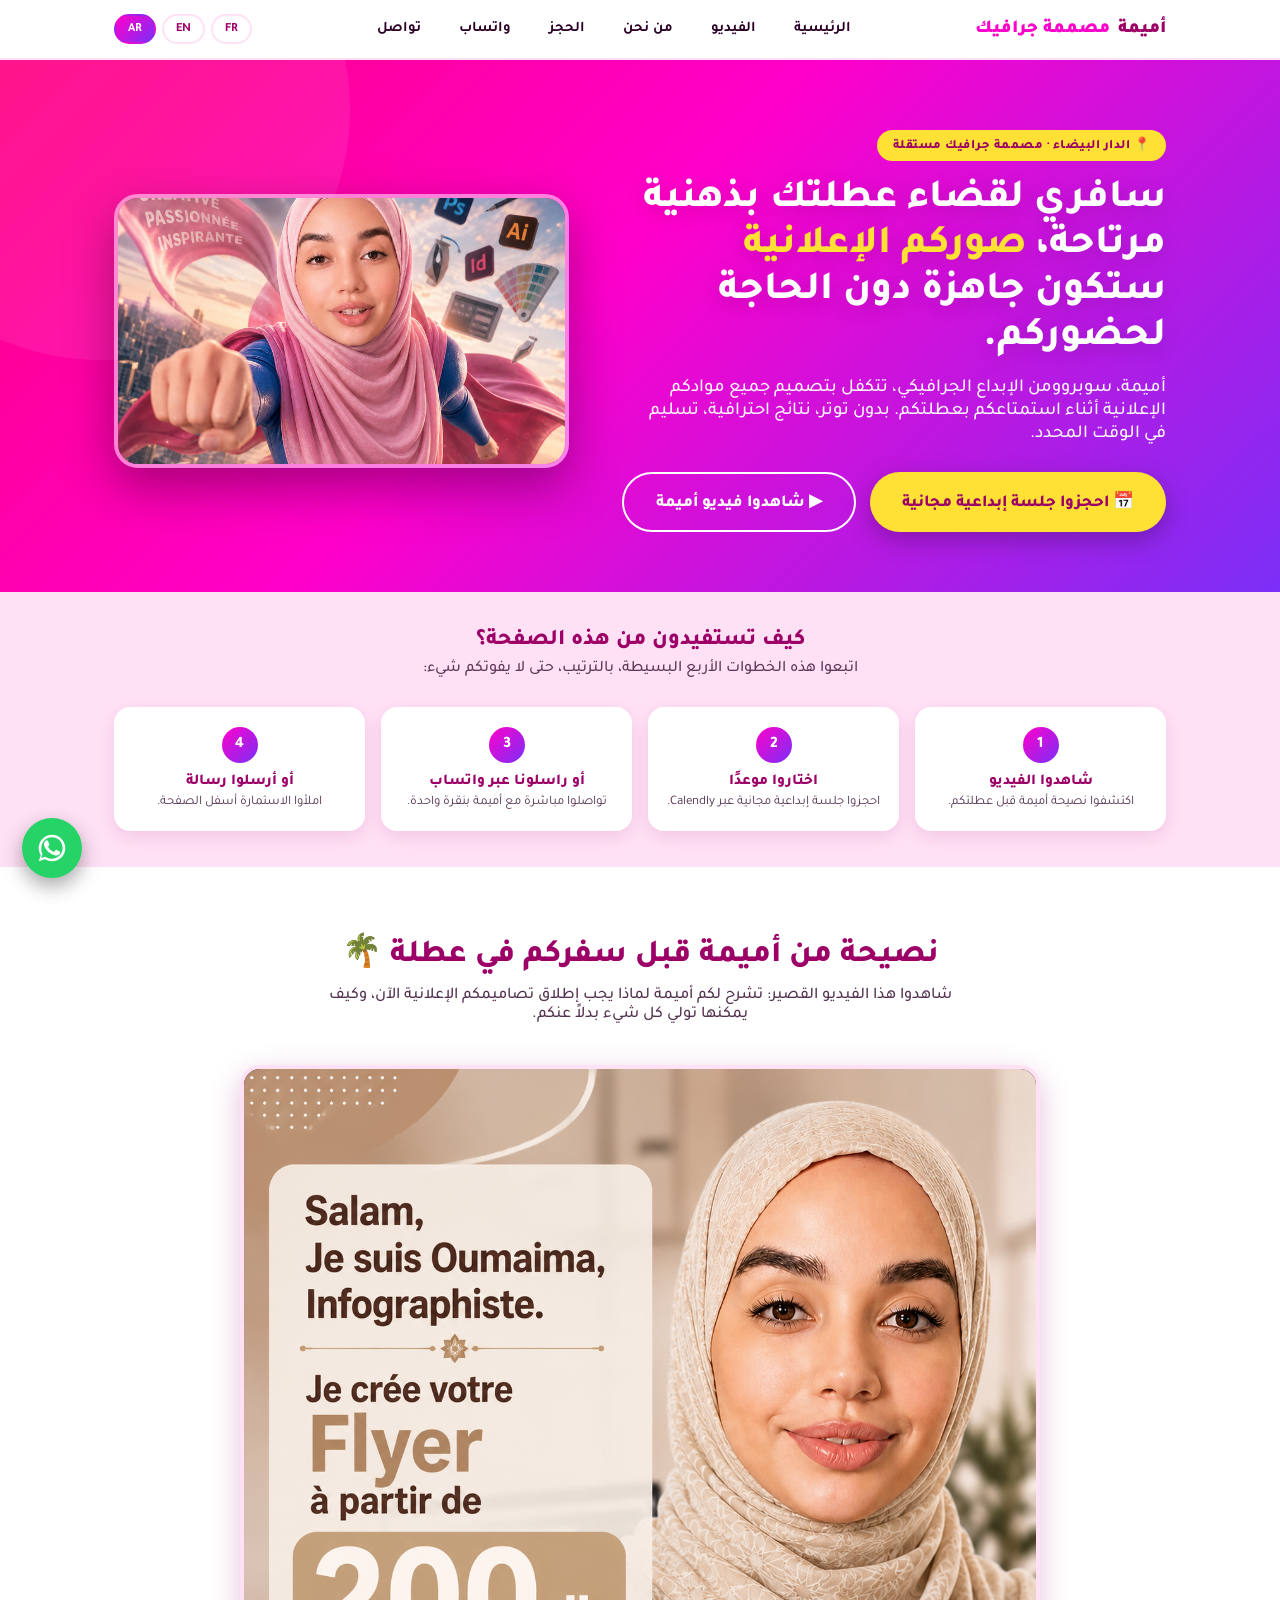
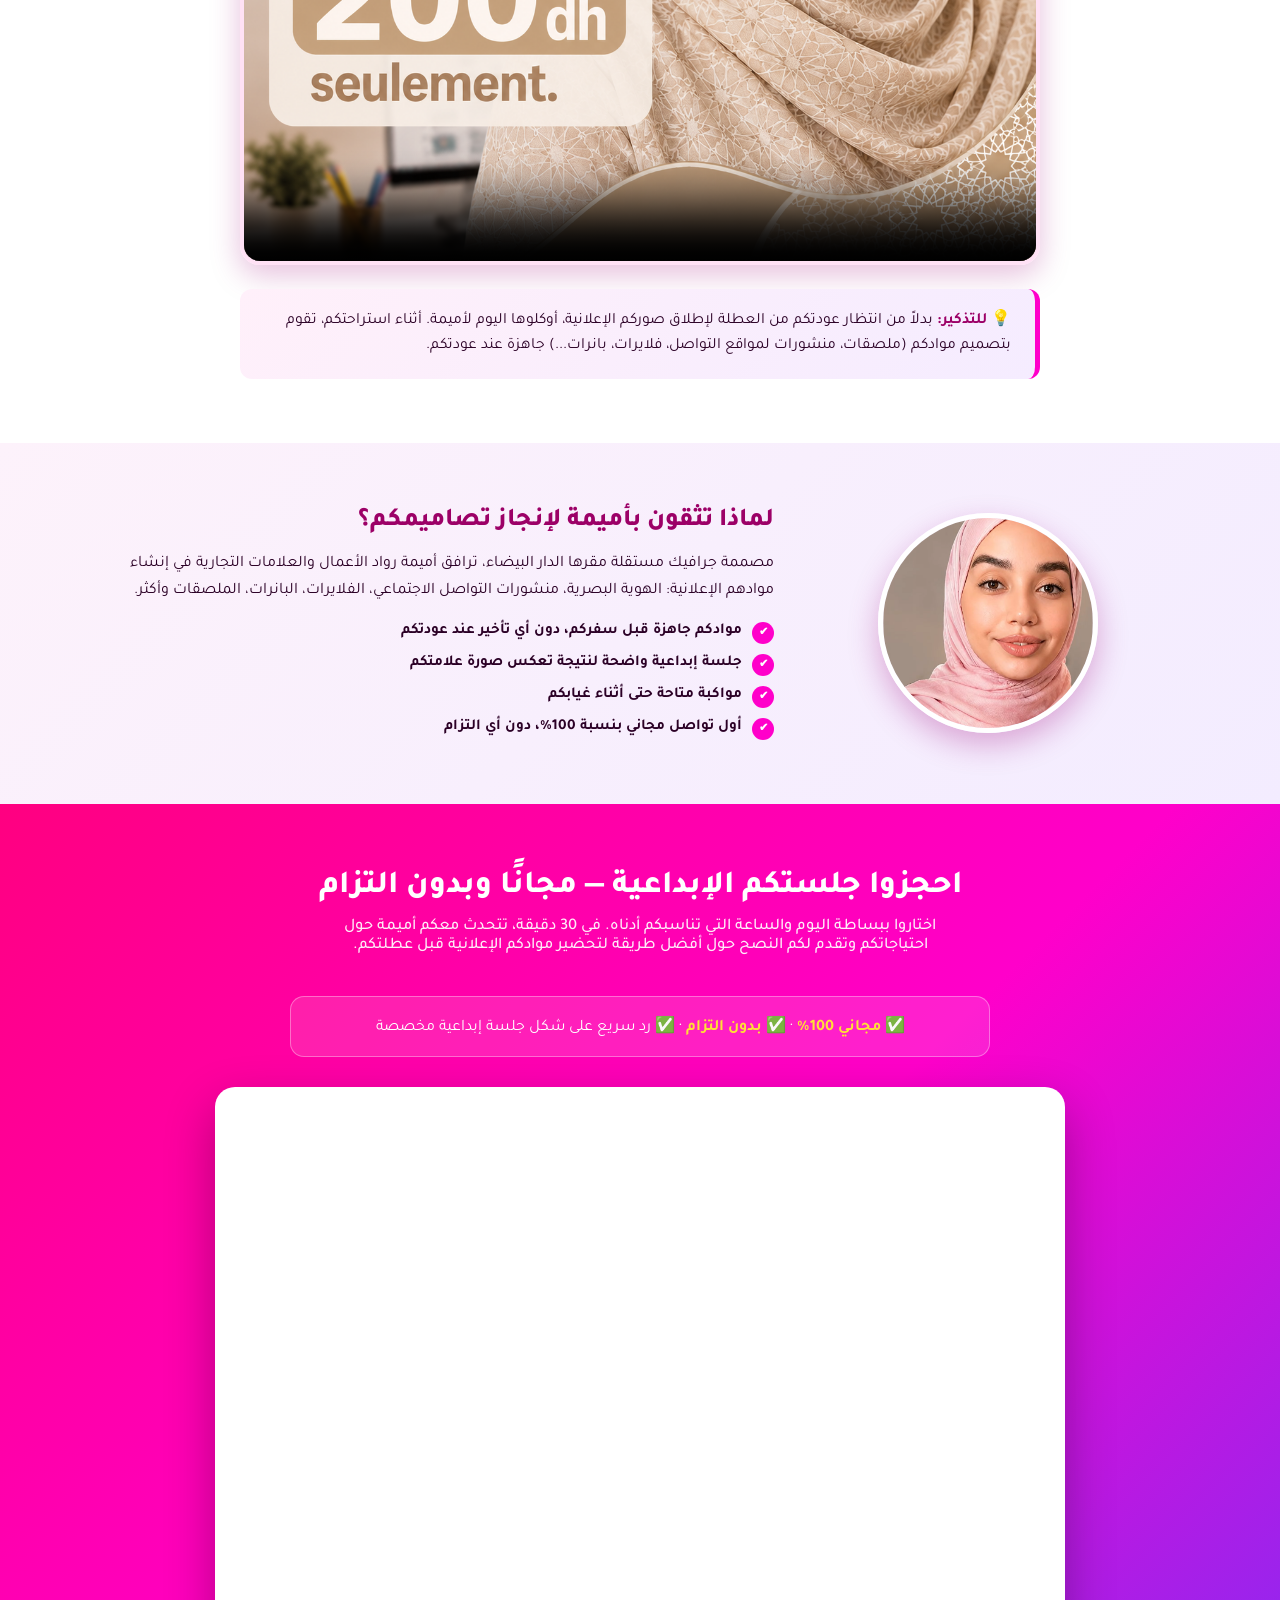
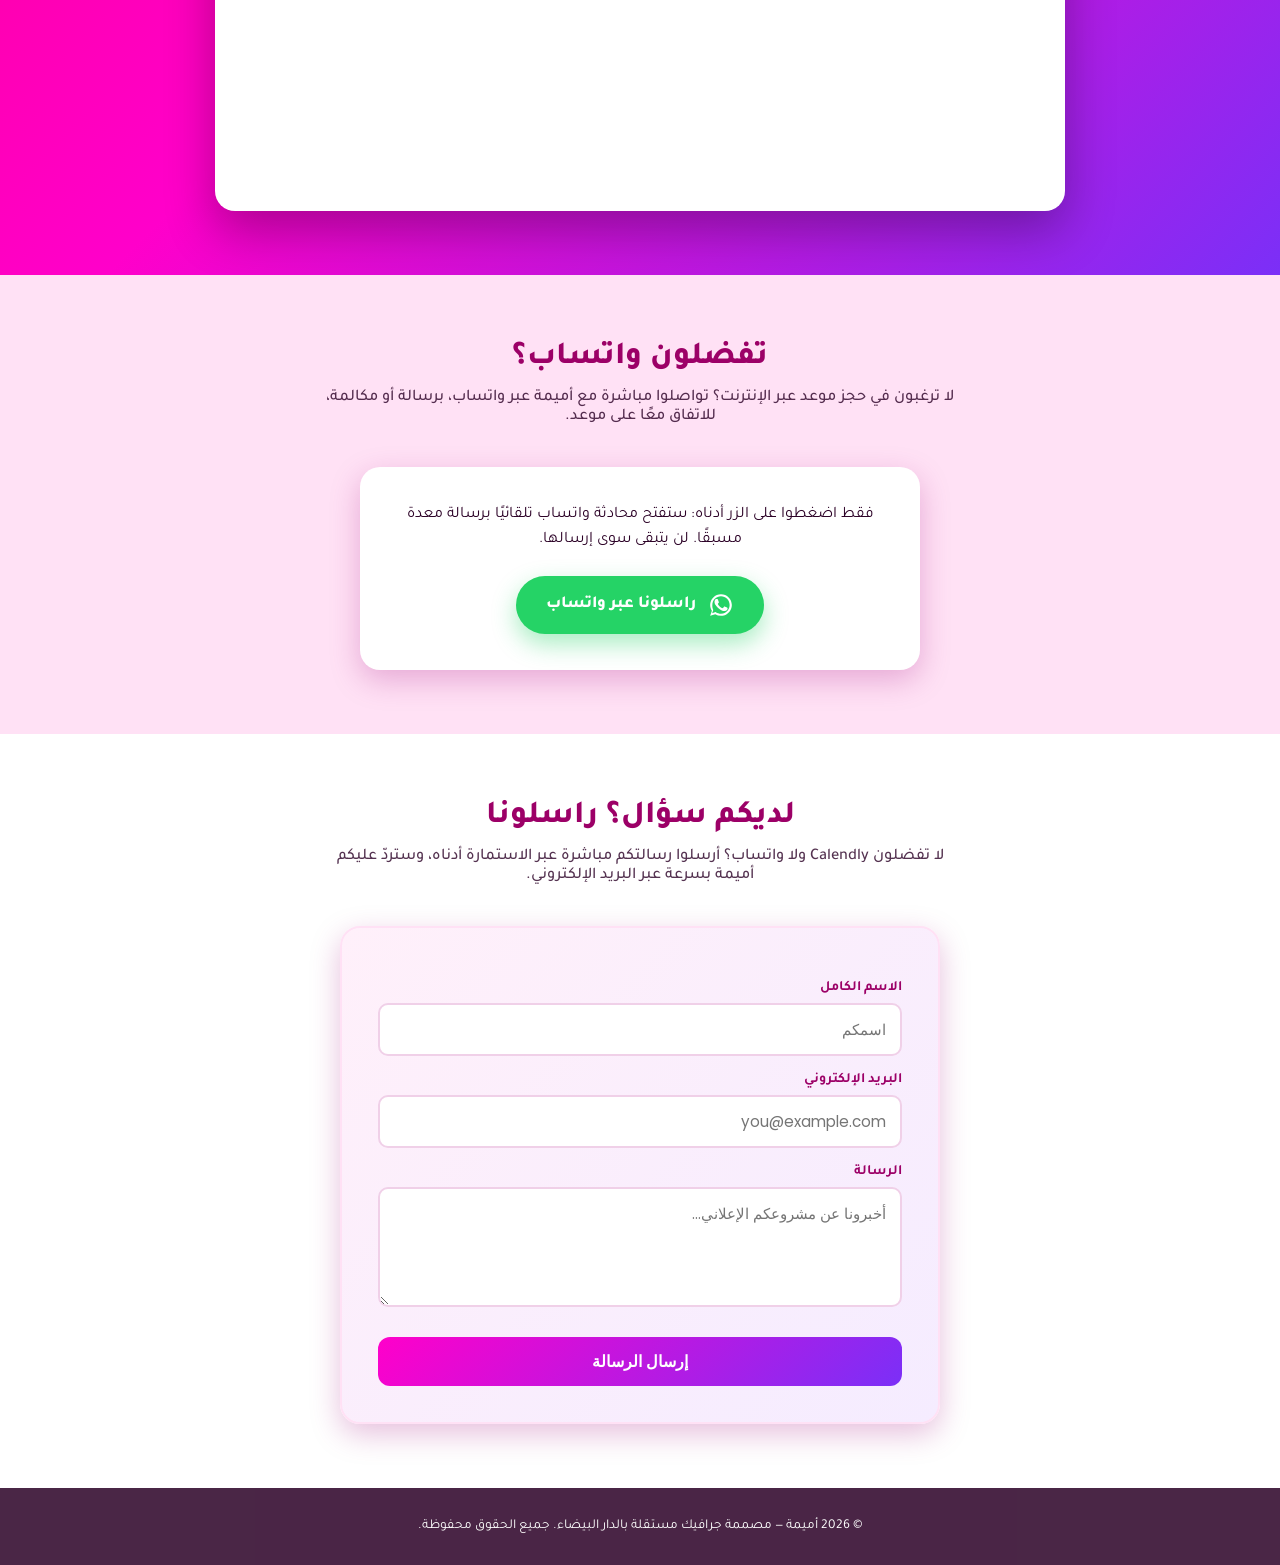
==== ar.html @ 619d4866 "Add files via upload" ====
<!DOCTYPE html>
<html lang="ar" dir="rtl">
<head>
<meta charset="UTF-8">
<meta name="viewport" content="width=device-width, initial-scale=1.0">
<title>أميمة مصممة جرافيك مستقلة بالدار البيضاء — احجزي جلستك الإبداعية المجانية</title>
<meta name="description" content="أميمة، مصممة جرافيك مستقلة بالدار البيضاء، تتكفل بجميع موادكم الإعلانية قبل عطلتكم. احجزوا جلسة إبداعية مجانية، بدون التزام.">
<link rel="preconnect" href="https://fonts.googleapis.com">
<link rel="preconnect" href="https://fonts.gstatic.com" crossorigin>
<link href="https://fonts.googleapis.com/css2?family=Poppins:wght@400;600;700;800;900&family=Tajawal:wght@400;500;700;800;900&display=swap" rel="stylesheet">
<link rel="stylesheet" href="style.css">
<style>
  body{font-family:'Tajawal','Poppins',sans-serif;}
  h1,h2,h3{font-family:'Tajawal','Poppins',sans-serif;}
</style>
</head>
<body>

<header class="nav">
  <div class="nav-inner">
    <div class="logo">أميمة <span>مصممة جرافيك</span></div>
    <nav class="links">
      <a href="#accueil">الرئيسية</a>
      <a href="#video">الفيديو</a>
      <a href="#apropos">من نحن</a>
      <a href="#rendezvous">الحجز</a>
      <a href="#whatsapp">واتساب</a>
      <a href="#contact">تواصل</a>
    </nav>
    <div class="lang-switch">
      <a href="index.html" class="lang-btn">FR</a>
      <a href="en.html" class="lang-btn">EN</a>
      <a href="ar.html" class="lang-btn active">AR</a>
    </div>
  </div>
</header>

<!-- HERO -->
<section class="hero" id="accueil">
  <div class="container hero-inner">
    <div>
      <span class="badge">📍 الدار البيضاء · مصممة جرافيك مستقلة</span>
      <h1>سافري لقضاء عطلتك بذهنية مرتاحة، <em>صوركم الإعلانية</em> ستكون جاهزة دون الحاجة لحضوركم.</h1>
      <p class="lead">أميمة، سوبروومن الإبداع الجرافيكي، تتكفل بتصميم جميع موادكم الإعلانية أثناء استمتاعكم بعطلتكم. بدون توتر، نتائج احترافية، تسليم في الوقت المحدد.</p>
      <div class="hero-ctas">
        <a href="#rendezvous" class="cta-btn">📅 احجزوا جلسة إبداعية مجانية</a>
        <a href="#video" class="cta-btn outline">▶ شاهدوا فيديو أميمة</a>
      </div>
    </div>
    <div class="hero-image-wrap">
      <img src="Superwoman%20Infographista.jpg" alt="أميمة، مصممة جرافيك مستقلة بالدار البيضاء، سوبروومن التصميم الجرافيكي">
    </div>
  </div>
</section>

<!-- GUIDE -->
<section class="guide">
  <div class="container">
    <h2>كيف تستفيدون من هذه الصفحة؟</h2>
    <p class="sub">اتبعوا هذه الخطوات الأربع البسيطة، بالترتيب، حتى لا يفوتكم شيء:</p>
    <div class="steps">
      <a href="#video" class="step">
        <div class="num">1</div>
        <h3>شاهدوا الفيديو</h3>
        <p>اكتشفوا نصيحة أميمة قبل عطلتكم.</p>
      </a>
      <a href="#rendezvous" class="step">
        <div class="num">2</div>
        <h3>اختاروا موعدًا</h3>
        <p>احجزوا جلسة إبداعية مجانية عبر Calendly.</p>
      </a>
      <a href="#whatsapp" class="step">
        <div class="num">3</div>
        <h3>أو راسلونا عبر واتساب</h3>
        <p>تواصلوا مباشرة مع أميمة بنقرة واحدة.</p>
      </a>
      <a href="#contact" class="step">
        <div class="num">4</div>
        <h3>أو أرسلوا رسالة</h3>
        <p>املأوا الاستمارة أسفل الصفحة.</p>
      </a>
    </div>
  </div>
</section>

<!-- VIDEO -->
<section class="video-section" id="video">
  <div class="container">
    <h2 class="section-title">نصيحة من أميمة قبل سفركم في عطلة 🌴</h2>
    <p class="section-sub">شاهدوا هذا الفيديو القصير: تشرح لكم أميمة لماذا يجب إطلاق تصاميمكم الإعلانية الآن، وكيف يمكنها تولي كل شيء بدلاً عنكم.</p>
    <div class="video-wrap">
      <video controls preload="metadata" poster="ads%20ouma1.png">
        <source src="video2%20oumaima%20infographiste%20freelance%20casablanca%20OK%20DEF%202026.mp4" type="video/mp4">
        متصفحكم لا يدعم تشغيل الفيديو.
      </video>
    </div>
    <div class="video-callout">
      <p>💡 <strong>للتذكير:</strong> بدلاً من انتظار عودتكم من العطلة لإطلاق صوركم الإعلانية، أوكلوها اليوم لأميمة. أثناء استراحتكم، تقوم بتصميم موادكم (ملصقات، منشورات لمواقع التواصل، فلايرات، بانرات...) جاهزة عند عودتكم.</p>
    </div>
  </div>
</section>

<!-- ABOUT / TRUST -->
<section class="about" id="apropos">
  <div class="container about-inner">
    <img src="oumaima%20infographista%20souriante.png" alt="أميمة، مصممة جرافيك مستقلة بالدار البيضاء، مبتسمة">
    <div class="about-text">
      <h2>لماذا تثقون بأميمة لإنجاز تصاميمكم؟</h2>
      <p>مصممة جرافيك مستقلة مقرها الدار البيضاء، ترافق أميمة رواد الأعمال والعلامات التجارية في إنشاء موادهم الإعلانية: الهوية البصرية، منشورات التواصل الاجتماعي، الفلايرات، البانرات، الملصقات وأكثر.</p>
      <ul class="why-list">
        <li>موادكم جاهزة قبل سفركم، دون أي تأخير عند عودتكم</li>
        <li>جلسة إبداعية واضحة لنتيجة تعكس صورة علامتكم</li>
        <li>مواكبة متاحة حتى أثناء غيابكم</li>
        <li>أول تواصل مجاني بنسبة 100%، دون أي التزام</li>
      </ul>
    </div>
  </div>
</section>

<!-- CALENDLY -->
<section class="booking" id="rendezvous">
  <div class="container">
    <h2 class="section-title">احجزوا جلستكم الإبداعية — مجانًا وبدون التزام</h2>
    <p class="section-sub">اختاروا ببساطة اليوم والساعة التي تناسبكم أدناه. في 30 دقيقة، تتحدث معكم أميمة حول احتياجاتكم وتقدم لكم النصح حول أفضل طريقة لتحضير موادكم الإعلانية قبل عطلتكم.</p>
    <div class="booking-note">
      <p>✅ <strong>مجاني 100%</strong> · ✅ <strong>بدون التزام</strong> · ✅ رد سريع على شكل جلسة إبداعية مخصصة</p>
    </div>
    <div class="calendly-frame-wrap">
      <!-- Début de widget en ligne Calendly -->
      <div class="calendly-inline-widget" data-url="https://calendly.com/oumaimainfographista/30min?hide_event_type_details=1&hide_gdpr_banner=1&primary_color=ff00ca" style="min-width:320px;height:700px;"></div>
      <script type="text/javascript" src="https://assets.calendly.com/assets/external/widget.js" async></script>
      <!-- Fin de widget en ligne Calendly -->
    </div>
  </div>
</section>

<!-- WHATSAPP -->
<section class="whatsapp-section" id="whatsapp">
  <div class="container">
    <h2 class="section-title">تفضلون واتساب؟</h2>
    <p class="section-sub">لا ترغبون في حجز موعد عبر الإنترنت؟ تواصلوا مباشرة مع أميمة عبر واتساب، برسالة أو مكالمة، للاتفاق معًا على موعد.</p>
    <div class="wa-card">
      <p>فقط اضغطوا على الزر أدناه: ستفتح محادثة واتساب تلقائيًا برسالة معدة مسبقًا. لن يتبقى سوى إرسالها.</p>
      <a class="wa-btn" href="https://wa.me/212694324424?text=%D9%85%D8%B1%D8%AD%D8%A8%D8%A7%20%D8%A3%D9%85%D9%8A%D9%85%D8%A9%D8%8C%20%D8%A3%D8%B1%D8%BA%D8%A8%20%D9%81%D9%8A%20%D8%AD%D8%AC%D8%B2%20%D9%85%D9%88%D8%B9%D8%AF%20%D9%84%D8%AC%D9%84%D8%B3%D8%A9%20%D8%A5%D8%A8%D8%AF%D8%A7%D8%B9%D9%8A%D8%A9%20%D9%85%D8%AC%D8%A7%D9%86%D9%8A%D8%A9%20%D9%82%D8%A8%D9%84%20%D8%B9%D8%B7%D9%84%D8%AA%D9%8A." target="_blank" rel="noopener">
        <svg viewBox="0 0 24 24"><path d="M17.472 14.382c-.297-.149-1.758-.867-2.03-.967-.273-.099-.471-.148-.67.15-.197.297-.767.966-.94 1.164-.173.199-.347.223-.644.075-.297-.15-1.255-.463-2.39-1.475-.883-.788-1.48-1.761-1.653-2.059-.173-.297-.018-.458.13-.606.134-.133.298-.347.446-.52.149-.174.198-.298.298-.497.099-.198.05-.371-.025-.52-.075-.149-.669-1.612-.916-2.207-.242-.579-.487-.5-.669-.51-.173-.008-.371-.01-.57-.01-.198 0-.52.074-.792.372-.272.297-1.04 1.016-1.04 2.479 0 1.462 1.065 2.875 1.213 3.074.149.198 2.096 3.2 5.077 4.487.709.306 1.262.489 1.694.625.712.227 1.36.195 1.871.118.571-.085 1.758-.719 2.006-1.413.248-.694.248-1.289.173-1.413-.074-.124-.272-.198-.57-.347z"></path><path d="M12.001 2C6.478 2 2 6.477 2 12c0 1.99.583 3.847 1.588 5.408L2 22l4.71-1.554A9.953 9.953 0 0012.001 22C17.523 22 22 17.523 22 12S17.523 2 12.001 2zm0 18.09c-1.734 0-3.36-.51-4.72-1.386l-.339-.213-3.093 1.02 1.036-3.007-.22-.353A7.98 7.98 0 014.02 12c0-4.406 3.575-7.98 7.981-7.98 4.406 0 7.98 3.574 7.98 7.98 0 4.406-3.574 7.98-7.98 7.98z"></path></svg>
        راسلونا عبر واتساب
      </a>
    </div>
  </div>
</section>

<!-- CONTACT FORM (fin de page) -->
<section class="contact-section" id="contact">
  <div class="container">
    <h2 class="section-title">لديكم سؤال؟ راسلونا</h2>
    <p class="section-sub">لا تفضلون Calendly ولا واتساب؟ أرسلوا رسالتكم مباشرة عبر الاستمارة أدناه، وستردّ عليكم أميمة بسرعة عبر البريد الإلكتروني.</p>
    <div class="contact-wrap">
      <form id="contactForm">
        <input type="hidden" name="access_key" value="dddb615d-effc-4f6e-a494-6faf4fbaa1da">
        <input type="hidden" name="subject" value="رسالة جديدة من صفحة أميمة مصممة جرافيك">

        <label for="name">الاسم الكامل</label>
        <input type="text" id="name" name="name" placeholder="اسمكم" required>

        <label for="email">البريد الإلكتروني</label>
        <input type="email" id="email" name="email" placeholder="you@example.com" required>

        <label for="message">الرسالة</label>
        <textarea id="message" name="message" placeholder="أخبرونا عن مشروعكم الإعلاني..." required></textarea>

        <button type="submit" id="submitBtn">إرسال الرسالة</button>
        <div id="formResult"></div>
      </form>
    </div>
  </div>
</section>

<footer>
  <p>© 2026 أميمة — مصممة جرافيك مستقلة بالدار البيضاء. جميع الحقوق محفوظة.</p>
</footer>

<!-- زر واتساب العائم -->
<a class="wa-float" href="https://wa.me/212694324424?text=%D9%85%D8%B1%D8%AD%D8%A8%D8%A7%20%D8%A3%D9%85%D9%8A%D9%85%D8%A9%D8%8C%20%D8%A3%D8%B1%D8%BA%D8%A8%20%D9%81%D9%8A%20%D8%AD%D8%AC%D8%B2%20%D9%85%D9%88%D8%B9%D8%AF%20%D9%84%D8%AC%D9%84%D8%B3%D8%A9%20%D8%A5%D8%A8%D8%AF%D8%A7%D8%B9%D9%8A%D8%A9%20%D9%85%D8%AC%D8%A7%D9%86%D9%8A%D8%A9." target="_blank" rel="noopener" aria-label="تواصلوا مع أميمة عبر واتساب">
  <svg viewBox="0 0 24 24"><path d="M17.472 14.382c-.297-.149-1.758-.867-2.03-.967-.273-.099-.471-.148-.67.15-.197.297-.767.966-.94 1.164-.173.199-.347.223-.644.075-.297-.15-1.255-.463-2.39-1.475-.883-.788-1.48-1.761-1.653-2.059-.173-.297-.018-.458.13-.606.134-.133.298-.347.446-.52.149-.174.198-.298.298-.497.099-.198.05-.371-.025-.52-.075-.149-.669-1.612-.916-2.207-.242-.579-.487-.5-.669-.51-.173-.008-.371-.01-.57-.01-.198 0-.52.074-.792.372-.272.297-1.04 1.016-1.04 2.479 0 1.462 1.065 2.875 1.213 3.074.149.198 2.096 3.2 5.077 4.487.709.306 1.262.489 1.694.625.712.227 1.36.195 1.871.118.571-.085 1.758-.719 2.006-1.413.248-.694.248-1.289.173-1.413-.074-.124-.272-.198-.57-.347z"></path><path d="M12.001 2C6.478 2 2 6.477 2 12c0 1.99.583 3.847 1.588 5.408L2 22l4.71-1.554A9.953 9.953 0 0012.001 22C17.523 22 22 17.523 22 12S17.523 2 12.001 2zm0 18.09c-1.734 0-3.36-.51-4.72-1.386l-.339-.213-3.093 1.02 1.036-3.007-.22-.353A7.98 7.98 0 014.02 12c0-4.406 3.575-7.98 7.981-7.98 4.406 0 7.98 3.574 7.98 7.98 0 4.406-3.574 7.98-7.98 7.98z"></path></svg>
</a>

<script>
  window.I18N = {
    sending: "جارٍ الإرسال...",
    success: "شكرًا لكم! تم إرسال رسالتكم بنجاح. ستردّ عليكم أميمة قريبًا.",
    errorPrefix: "خطأ: ",
    errorGeneric: "يرجى المحاولة مرة أخرى.",
    catchError: "حدث خطأ ما. يرجى المحاولة مرة أخرى."
  };
</script>
<script src="script.js"></script>

</body>
</html>
---- style.css ----
:root{
  --pink-primary:#ff00ca;
  --pink-hot:#ff2fb0;
  --pink-dark:#9c0067;
  --pink-light:#ffe1f5;
  --purple:#7b2ff7;
  --yellow:#ffe135;
  --dark:#2b0026;
  --white:#ffffff;
  --shadow:0 10px 30px rgba(155,0,120,0.25);
}
*{box-sizing:border-box;margin:0;padding:0;}
html{scroll-behavior:smooth;}
body{
  font-family:'Poppins',sans-serif;
  color:var(--dark);
  background:var(--white);
  overflow-x:hidden;
}
h1,h2,h3{font-family:'Poppins',sans-serif;font-weight:800;}
a{text-decoration:none;}
img{max-width:100%;display:block;}
.container{max-width:1100px;margin:0 auto;padding:0 24px;}

/* NAV */
header.nav{
  position:sticky;top:0;z-index:100;
  background:rgba(255,255,255,0.92);
  backdrop-filter:blur(8px);
  border-bottom:2px solid var(--pink-light);
}
.nav-inner{
  max-width:1100px;margin:0 auto;padding:14px 24px;
  display:flex;align-items:center;justify-content:space-between;
  flex-wrap:wrap;gap:10px;
}
.logo{
  font-weight:900;font-size:1.15rem;color:var(--pink-dark);
  display:flex;align-items:center;gap:8px;
}
.logo span{color:var(--pink-primary);}
nav.links{display:flex;gap:18px;flex-wrap:wrap;}
nav.links a{
  font-weight:600;font-size:0.92rem;color:var(--dark);
  padding:6px 10px;border-radius:20px;transition:.2s;
}
nav.links a:hover{background:var(--pink-light);color:var(--pink-dark);}

/* LANGUAGE SWITCHER */
.lang-switch{display:flex;gap:6px;align-items:center;}
.lang-btn{
  font-weight:700;font-size:0.78rem;color:var(--pink-dark);
  padding:6px 12px;border-radius:20px;border:2px solid var(--pink-light);
  transition:.2s;
}
.lang-btn:hover{background:var(--pink-light);}
.lang-btn.active{
  background:linear-gradient(135deg,var(--pink-primary),var(--purple));
  color:var(--white);border-color:transparent;
}

/* HERO */
.hero{
  background:linear-gradient(135deg,#ff0080 0%, #ff00ca 45%, #7b2ff7 100%);
  color:var(--white);
  padding:70px 0 60px;
  position:relative;
  overflow:hidden;
}
.hero::before{
  content:"";position:absolute;width:500px;height:500px;
  background:rgba(255,255,255,0.08);border-radius:50%;
  top:-200px;right:-150px;
}
.hero-inner{
  display:grid;grid-template-columns:1.1fr 0.9fr;gap:40px;
  align-items:center;position:relative;z-index:2;
}
.badge{
  display:inline-block;background:var(--yellow);color:var(--pink-dark);
  font-weight:800;font-size:0.8rem;padding:6px 16px;border-radius:30px;
  margin-bottom:16px;letter-spacing:0.5px;
}
.hero h1{
  font-size:2.5rem;line-height:1.15;margin-bottom:16px;
  text-shadow:0 4px 20px rgba(0,0,0,0.15);
}
.hero h1 em{font-style:normal;color:var(--yellow);}
.hero p.lead{
  font-size:1.15rem;font-weight:500;opacity:0.96;margin-bottom:26px;
  max-width:520px;
}
.cta-btn{
  display:inline-flex;align-items:center;gap:10px;
  background:var(--yellow);color:var(--pink-dark);
  font-weight:800;font-size:1.05rem;padding:16px 32px;
  border-radius:50px;box-shadow:0 8px 24px rgba(0,0,0,0.25);
  transition:transform .2s, box-shadow .2s;
  border:none;cursor:pointer;
}
.cta-btn:hover{transform:translateY(-3px);box-shadow:0 12px 30px rgba(0,0,0,0.3);}
.cta-btn.outline{
  background:transparent;color:var(--white);border:2px solid var(--white);
  box-shadow:none;
}
.hero-image-wrap{
  position:relative;
  display:flex;justify-content:center;
}
.hero-image-wrap img{
  border-radius:24px;
  box-shadow:0 20px 50px rgba(0,0,0,0.35);
  border:4px solid rgba(255,255,255,0.5);
  max-height:480px;object-fit:cover;
}
.hero-ctas{display:flex;gap:14px;flex-wrap:wrap;}

/* GUIDE STEPS */
.guide{
  background:var(--pink-light);
  padding:36px 0;
}
.guide h2{
  text-align:center;color:var(--pink-dark);font-size:1.4rem;margin-bottom:6px;
}
.guide p.sub{
  text-align:center;color:var(--dark);opacity:0.75;margin-bottom:28px;font-weight:500;
}
.steps{
  display:grid;grid-template-columns:repeat(4,1fr);gap:16px;
}
.step{
  background:var(--white);border-radius:16px;padding:20px 16px;
  text-align:center;box-shadow:0 6px 18px rgba(155,0,120,0.12);
  transition:transform .2s;
}
.step:hover{transform:translateY(-4px);}
.step .num{
  width:36px;height:36px;border-radius:50%;
  background:linear-gradient(135deg,var(--pink-primary),var(--purple));
  color:var(--white);font-weight:800;display:flex;align-items:center;justify-content:center;
  margin:0 auto 10px;
}
.step h3{font-size:0.95rem;color:var(--pink-dark);margin-bottom:4px;}
.step p{font-size:0.82rem;color:var(--dark);opacity:0.8;}

/* SECTION GENERIC */
section{padding:64px 0;}
.section-title{
  text-align:center;margin-bottom:12px;font-size:2rem;color:var(--pink-dark);
}
.section-sub{
  text-align:center;max-width:640px;margin:0 auto 40px;
  font-size:1.02rem;color:var(--dark);opacity:0.8;font-weight:500;
}

/* VIDEO SECTION */
.video-section{background:var(--white);}
.video-wrap{
  max-width:800px;margin:0 auto;border-radius:20px;overflow:hidden;
  box-shadow:var(--shadow);border:4px solid var(--pink-light);
}
video{width:100%;display:block;background:#000;}
.video-callout{
  max-width:800px;margin:24px auto 0;
  background:linear-gradient(135deg,#fff0fa,#f5ecff);
  border-left:5px solid var(--pink-primary);
  border-radius:12px;padding:20px 24px;
}
.video-callout p{font-size:0.98rem;line-height:1.6;}
.video-callout strong{color:var(--pink-dark);}

/* ABOUT / TRUST */
.about{
  background:linear-gradient(135deg,#fdf2fb,#f3ecff);
}
.about-inner{
  display:grid;grid-template-columns:0.7fr 1.3fr;gap:36px;align-items:center;
}
.about-inner img{
  border-radius:50%;
  width:220px;height:220px;object-fit:cover;margin:0 auto;
  box-shadow:0 12px 30px rgba(155,0,120,0.3);
  border:5px solid var(--white);
}
.about-text h2{color:var(--pink-dark);font-size:1.6rem;margin-bottom:14px;}
.about-text p{font-size:1rem;line-height:1.7;margin-bottom:12px;}
.why-list{list-style:none;margin-top:16px;display:flex;flex-direction:column;gap:10px;}
.why-list li{
  display:flex;align-items:flex-start;gap:10px;font-weight:600;font-size:0.95rem;
}
.why-list li::before{
  content:"✔";color:var(--white);background:var(--pink-primary);
  width:22px;height:22px;border-radius:50%;flex:0 0 22px;
  display:flex;align-items:center;justify-content:center;font-size:0.7rem;
}

/* CALENDLY SECTION */
.booking{
  background:linear-gradient(135deg,#ff0080,#ff00ca 50%,#7b2ff7);
  color:var(--white);
}
.booking .section-title{color:var(--white);}
.booking .section-sub{color:var(--white);opacity:0.92;}
.booking-note{
  max-width:700px;margin:0 auto 30px;
  background:rgba(255,255,255,0.12);border:1px solid rgba(255,255,255,0.35);
  border-radius:14px;padding:18px 24px;text-align:center;
}
.booking-note strong{color:var(--yellow);}
.calendly-frame-wrap{
  max-width:850px;margin:0 auto;background:var(--white);
  border-radius:20px;padding:12px;box-shadow:0 20px 50px rgba(0,0,0,0.3);
}

/* WHATSAPP SECTION */
.whatsapp-section{
  background:var(--pink-light);
  text-align:center;
}
.wa-card{
  max-width:560px;margin:0 auto;background:var(--white);
  border-radius:20px;padding:36px 30px;box-shadow:var(--shadow);
}
.wa-card p{margin-bottom:22px;font-size:1rem;line-height:1.6;}
.wa-btn{
  display:inline-flex;align-items:center;gap:12px;
  background:#25D366;color:var(--white);font-weight:800;
  font-size:1.05rem;padding:16px 30px;border-radius:50px;
  box-shadow:0 10px 24px rgba(37,211,102,0.4);
  transition:transform .2s;
}
.wa-btn:hover{transform:translateY(-3px);}
.wa-btn svg{width:26px;height:26px;fill:var(--white);}

/* floating whatsapp */
.wa-float{
  position:fixed;bottom:22px;right:22px;z-index:200;
  background:#25D366;width:60px;height:60px;border-radius:50%;
  display:flex;align-items:center;justify-content:center;
  box-shadow:0 8px 20px rgba(0,0,0,0.35);
  animation:pulse 2.2s infinite;
}
.wa-float svg{width:32px;height:32px;fill:#fff;}
@keyframes pulse{
  0%{box-shadow:0 0 0 0 rgba(37,211,102,0.55);}
  70%{box-shadow:0 0 0 16px rgba(37,211,102,0);}
  100%{box-shadow:0 0 0 0 rgba(37,211,102,0);}
}

/* CONTACT FORM */
.contact-section{background:var(--white);}
.contact-wrap{
  max-width:600px;margin:0 auto;background:linear-gradient(135deg,#fff0fa,#f5ecff);
  border-radius:20px;padding:36px;box-shadow:var(--shadow);border:2px solid var(--pink-light);
}
.contact-wrap label{
  display:block;font-weight:700;font-size:0.88rem;color:var(--pink-dark);
  margin-bottom:6px;margin-top:16px;
}
.contact-wrap input, .contact-wrap textarea{
  width:100%;padding:13px 14px;border-radius:10px;
  border:2px solid #f0d0e8;font-family:'Poppins',sans-serif;font-size:0.95rem;
  transition:border .2s;background:var(--white);
}
.contact-wrap input:focus, .contact-wrap textarea:focus{
  outline:none;border-color:var(--pink-primary);
}
.contact-wrap textarea{min-height:120px;resize:vertical;}
.contact-wrap button{
  margin-top:22px;width:100%;background:linear-gradient(135deg,var(--pink-primary),var(--purple));
  color:var(--white);font-weight:800;font-size:1.02rem;padding:15px;
  border:none;border-radius:12px;cursor:pointer;transition:opacity .2s;
}
.contact-wrap button:disabled{opacity:0.6;cursor:not-allowed;}
#formResult{
  margin-top:16px;padding:12px 14px;border-radius:10px;font-weight:600;font-size:0.9rem;
  display:none;
}
#formResult.success{display:block;background:#e6f9ee;color:#0a7a3d;border:1px solid #a6e9c2;}
#formResult.error{display:block;background:#fdeaea;color:#c0392b;border:1px solid #f4b8b8;}

footer{
  background:var(--dark);color:var(--white);text-align:center;
  padding:30px 20px;font-size:0.85rem;opacity:0.85;
}

@media(max-width:820px){
  .hero-inner{grid-template-columns:1fr;text-align:center;}
  .hero p.lead{margin-left:auto;margin-right:auto;}
  .hero-ctas{justify-content:center;}
  .hero-image-wrap img{max-height:340px;}
  .steps{grid-template-columns:repeat(2,1fr);}
  .about-inner{grid-template-columns:1fr;text-align:center;}
  nav.links{display:none;}
}

/* RTL (Arabic) OVERRIDES */
[dir="rtl"] .hero::before{right:auto;left:-150px;}
[dir="rtl"] .video-callout{border-left:none;border-right:5px solid var(--pink-primary);}
[dir="rtl"] .wa-float{right:auto;left:22px;}
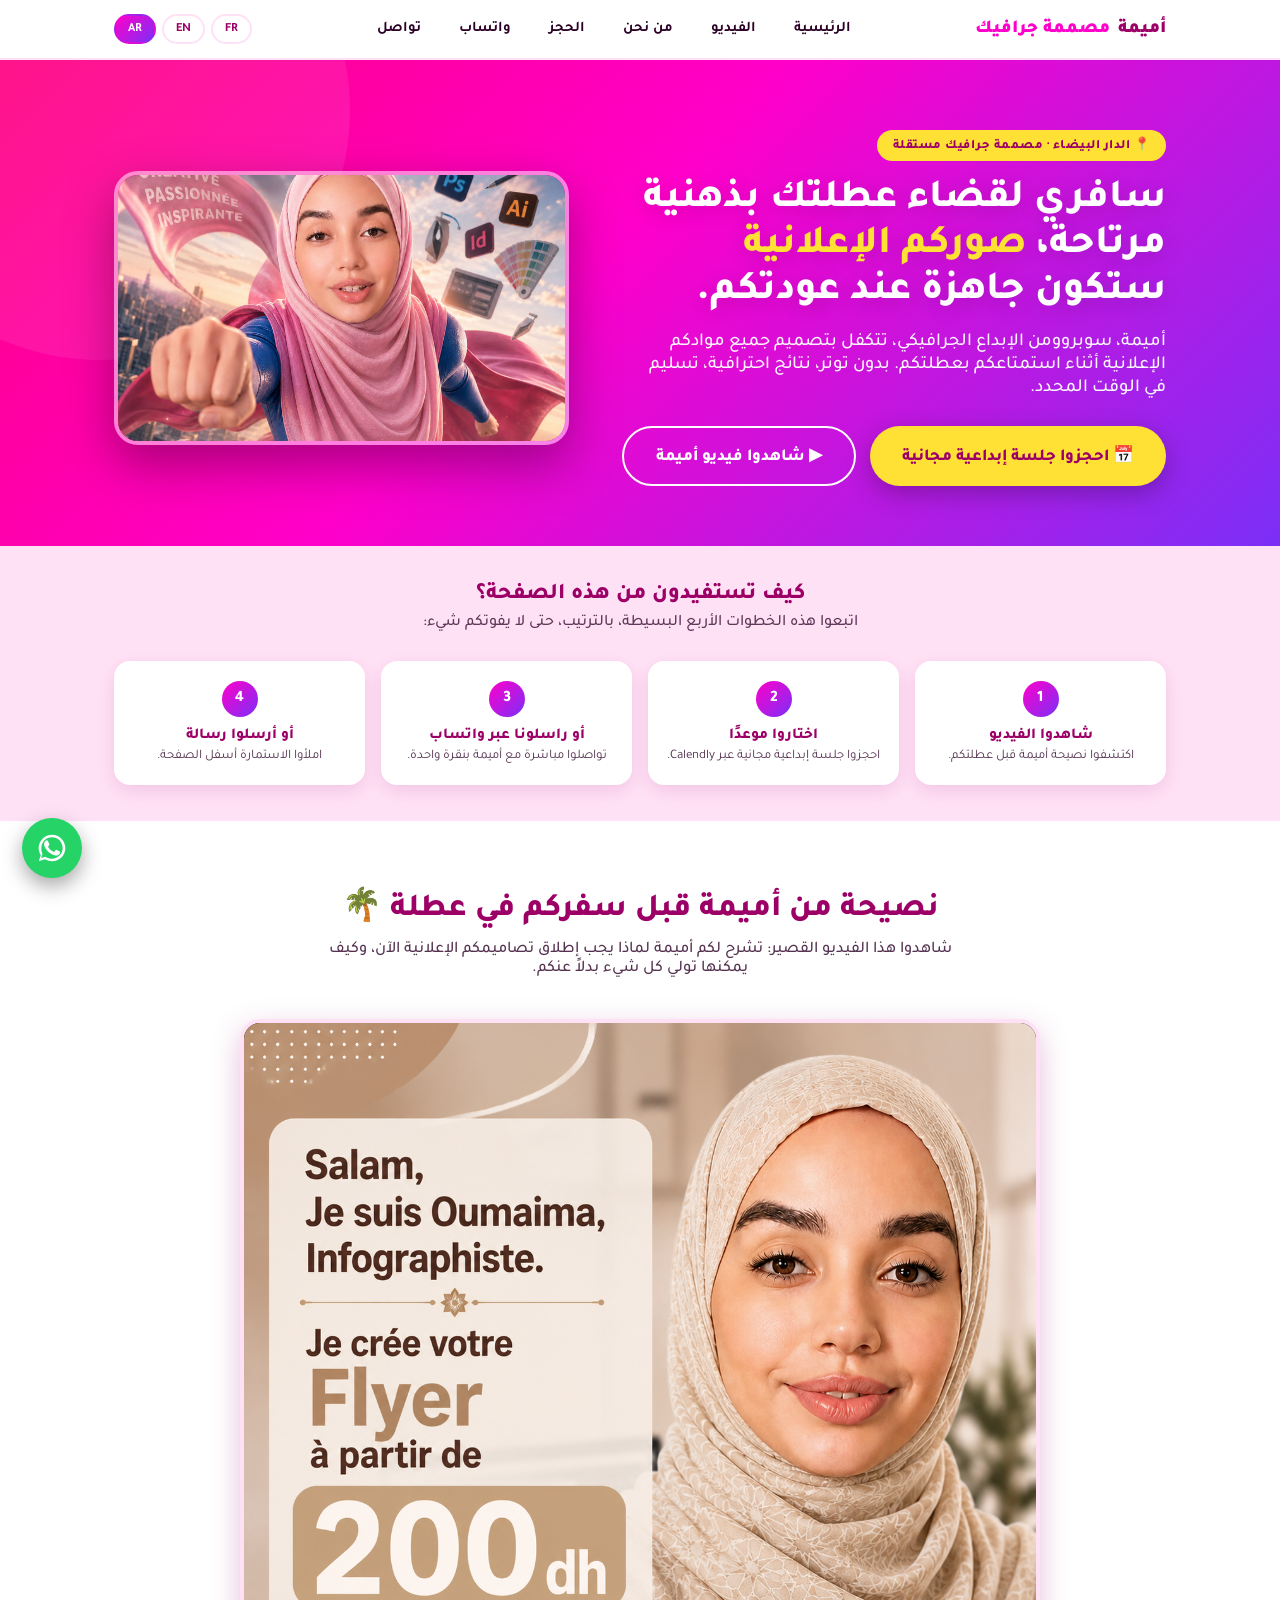
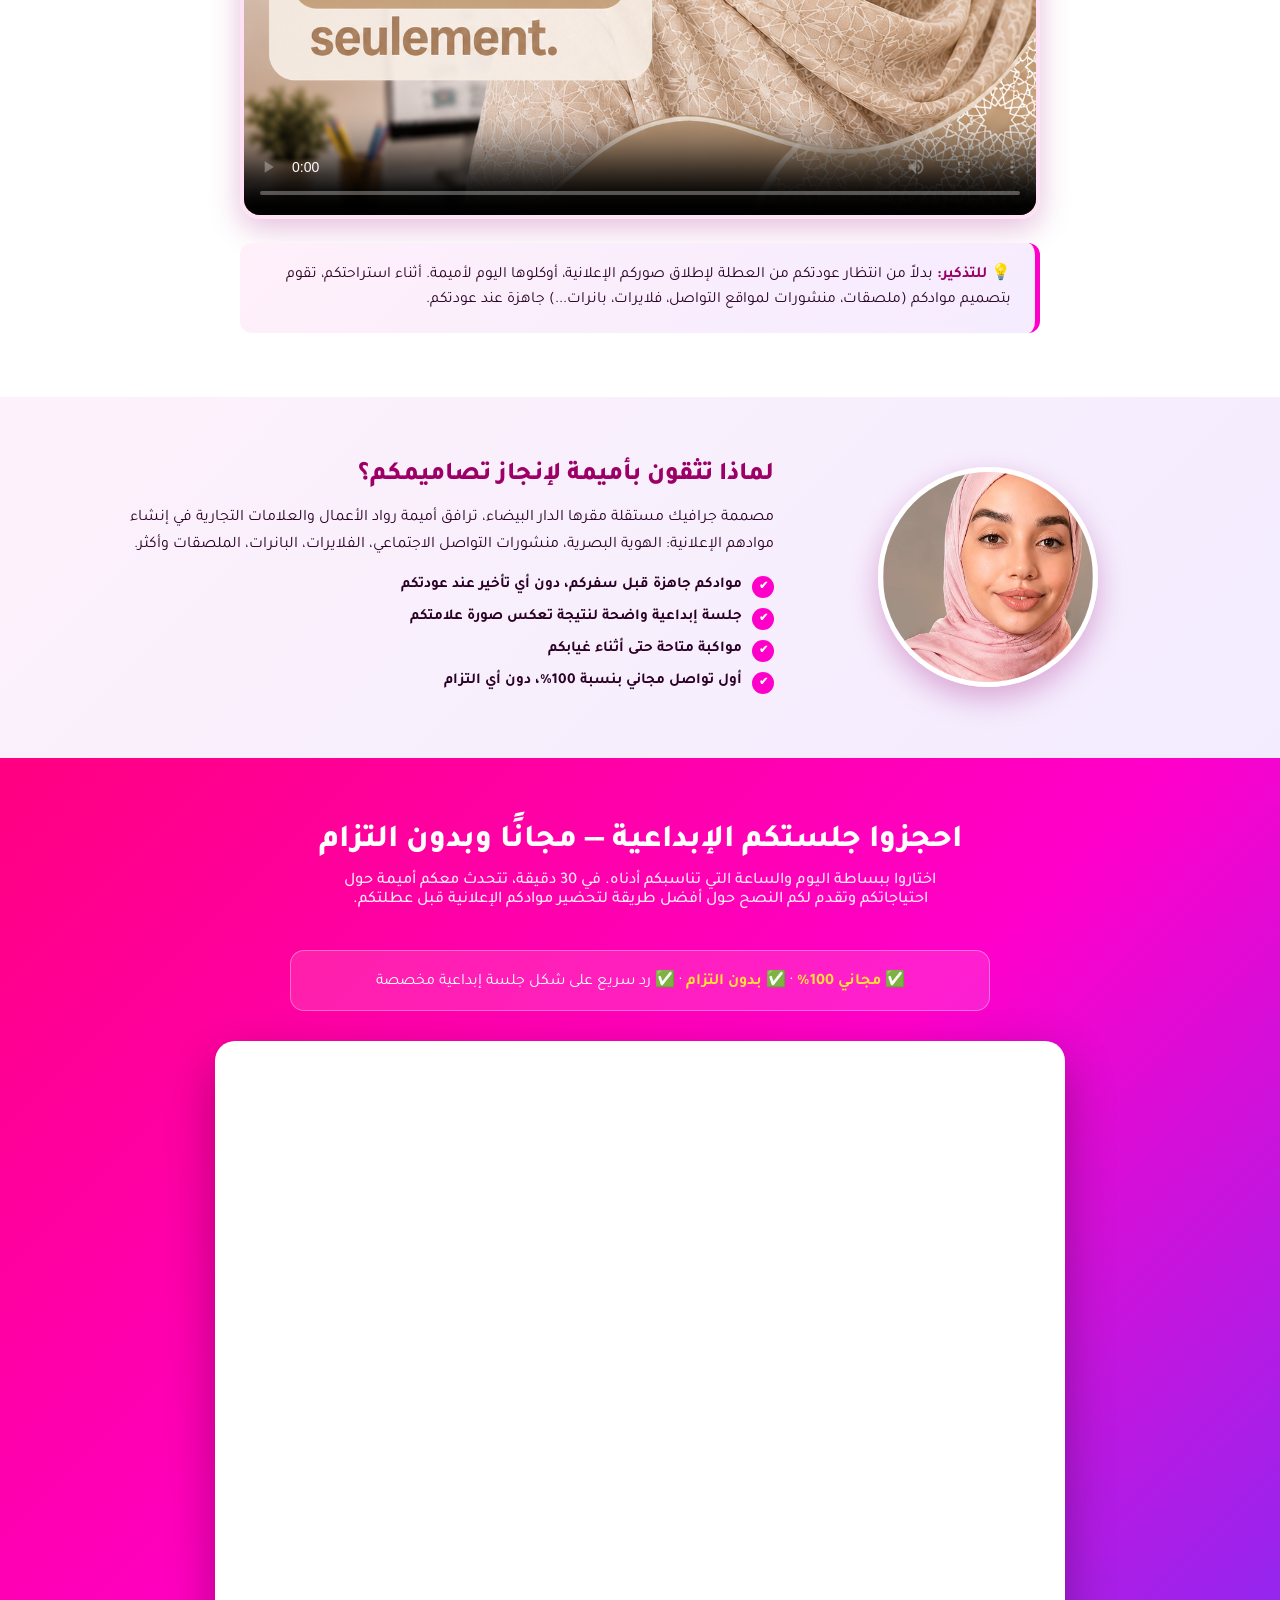
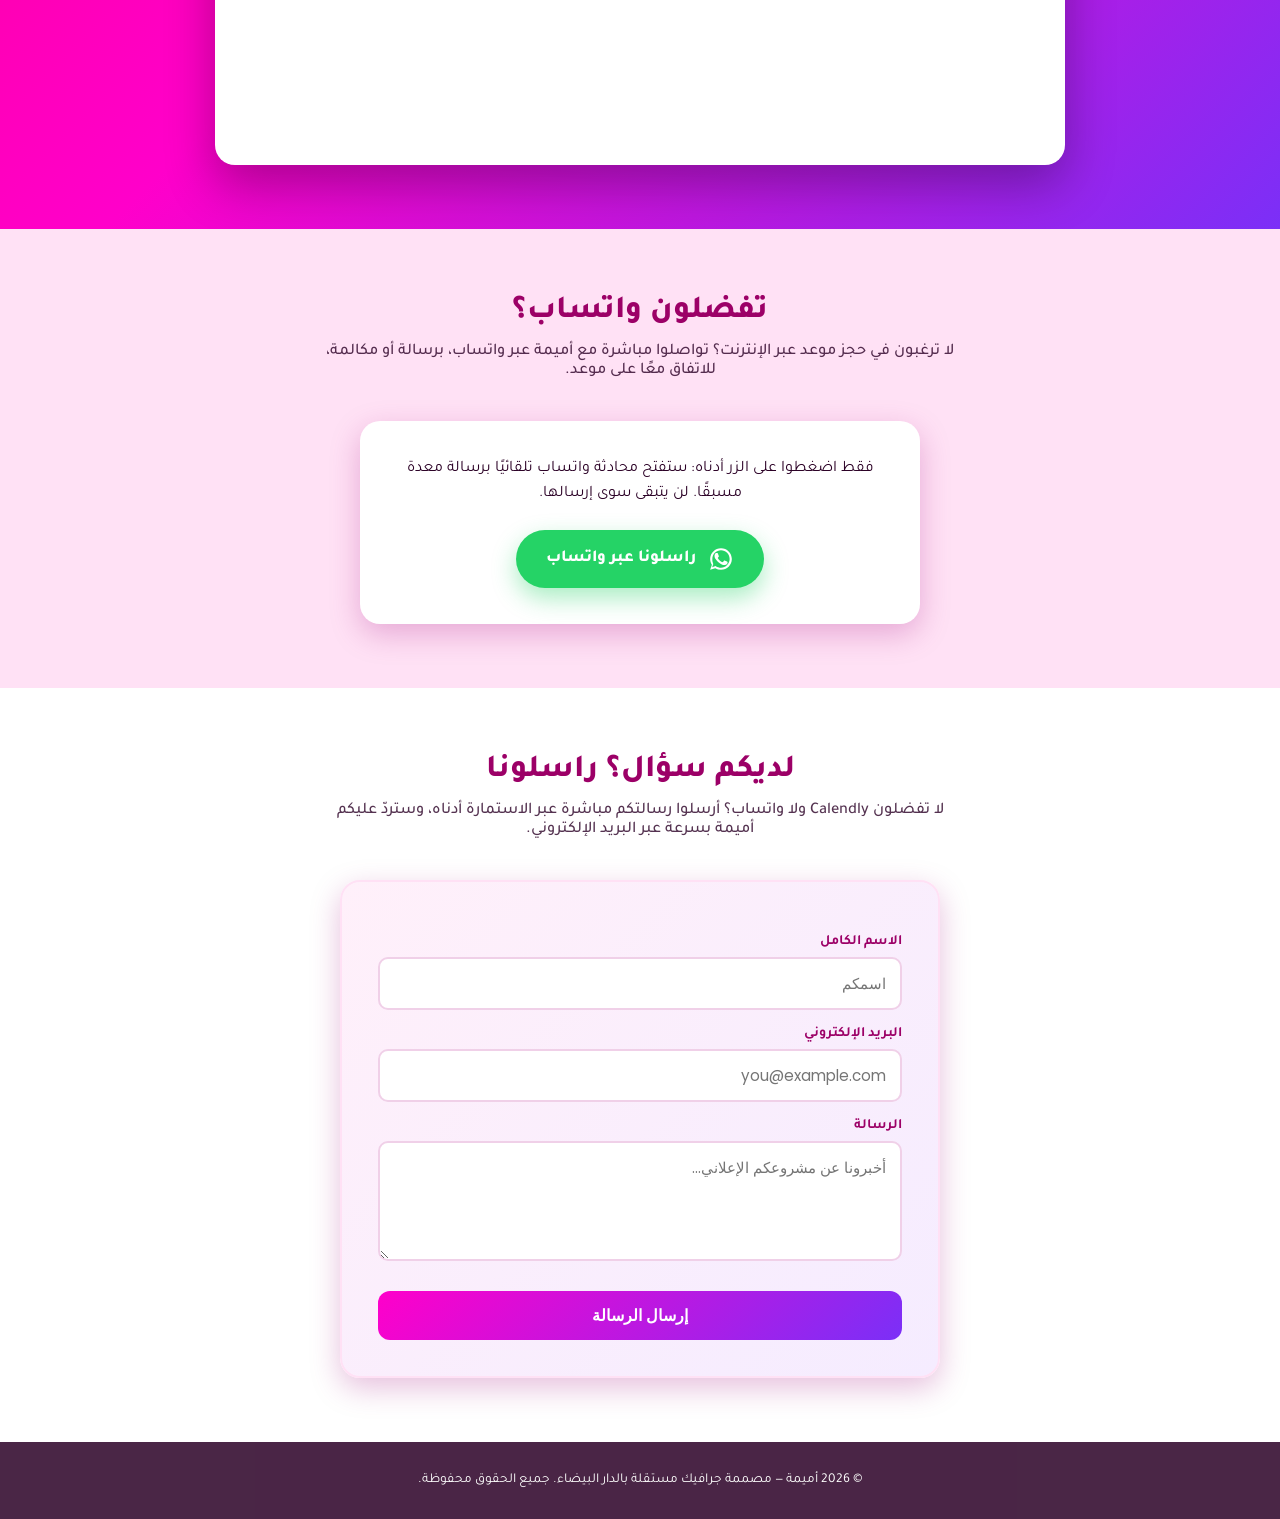
==== commit 332dec85: "Update ar.html chagement du texte : satakoun jahiza 3inda 3awdatikom" ====
--- a/ar.html
+++ b/ar.html
@@ -40,7 +40,7 @@
   <div class="container hero-inner">
     <div>
       <span class="badge">📍 الدار البيضاء · مصممة جرافيك مستقلة</span>
-      <h1>سافري لقضاء عطلتك بذهنية مرتاحة، <em>صوركم الإعلانية</em> ستكون جاهزة دون الحاجة لحضوركم.</h1>
+      <h1>سافري لقضاء عطلتك بذهنية مرتاحة، <em>صوركم الإعلانية</em> ستكون جاهزة عند عودتكم.</h1>
       <p class="lead">أميمة، سوبروومن الإبداع الجرافيكي، تتكفل بتصميم جميع موادكم الإعلانية أثناء استمتاعكم بعطلتكم. بدون توتر، نتائج احترافية، تسليم في الوقت المحدد.</p>
       <div class="hero-ctas">
         <a href="#rendezvous" class="cta-btn">📅 احجزوا جلسة إبداعية مجانية</a>
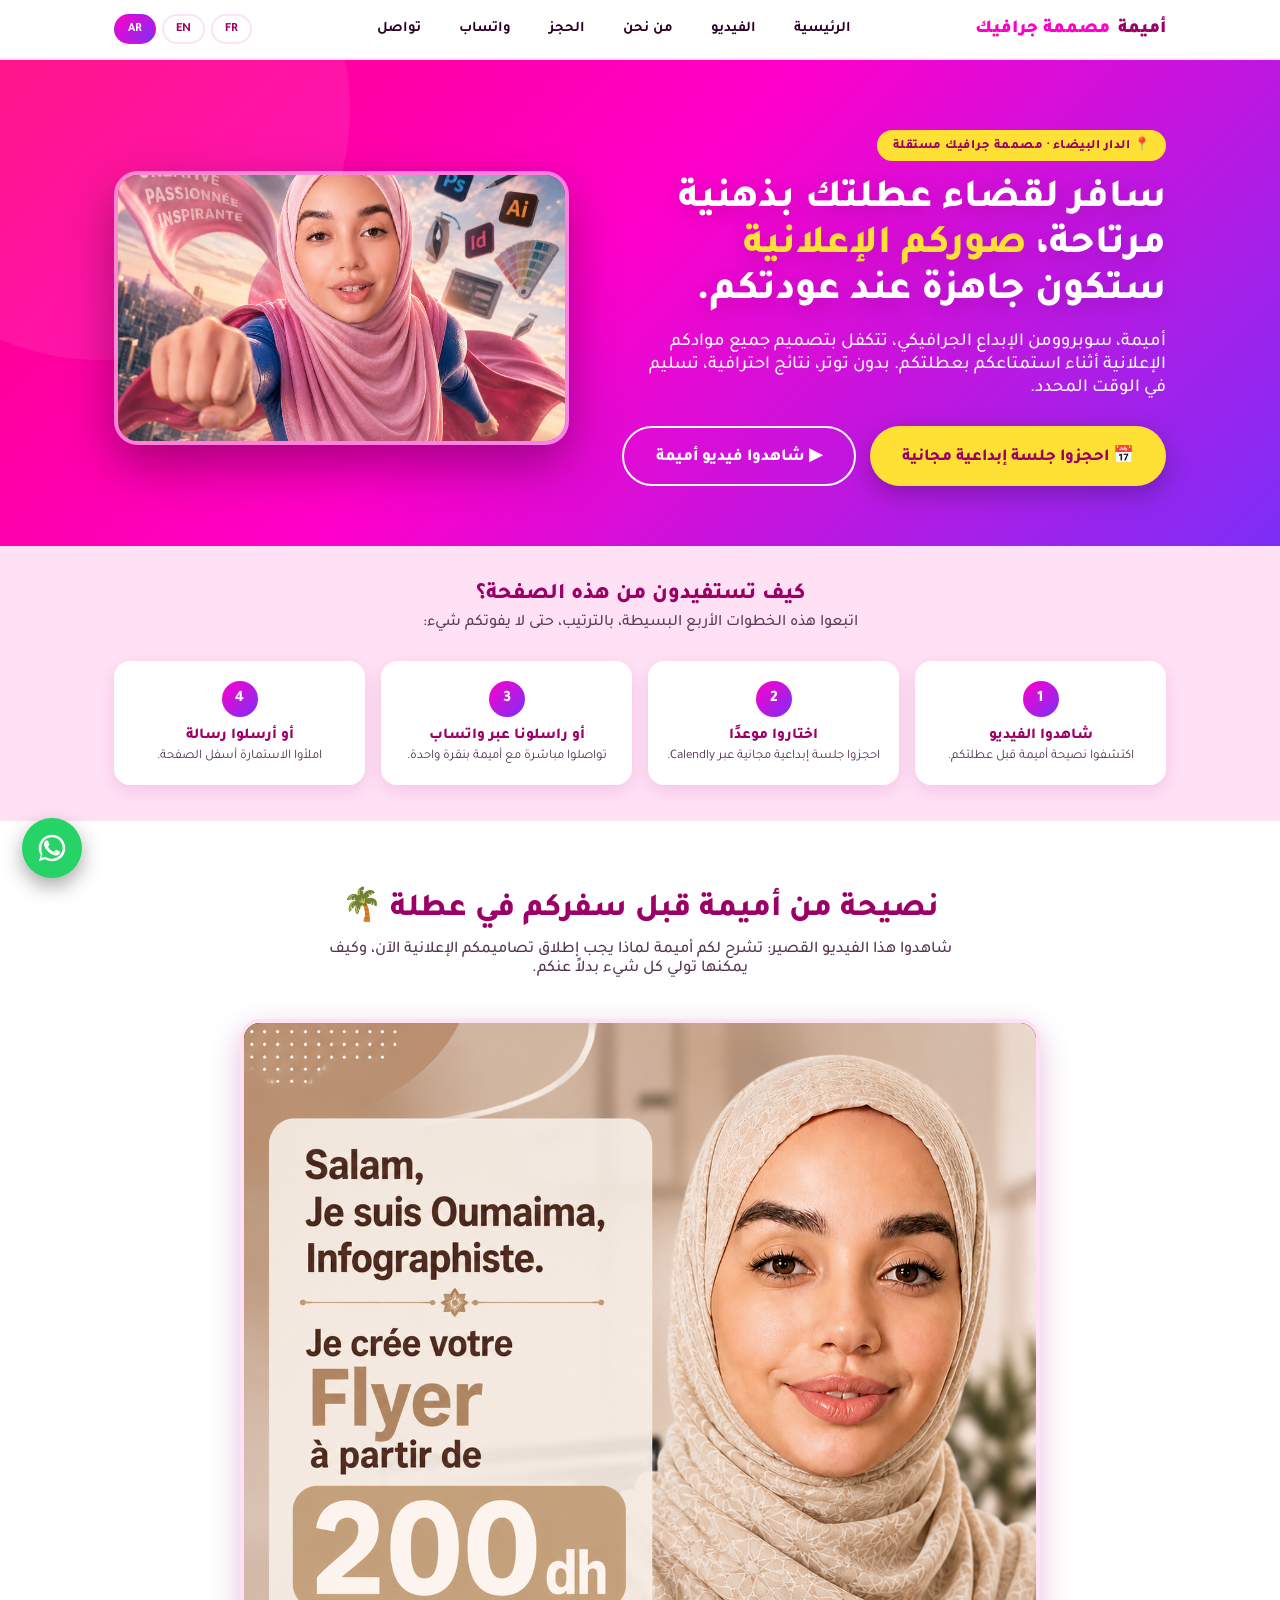
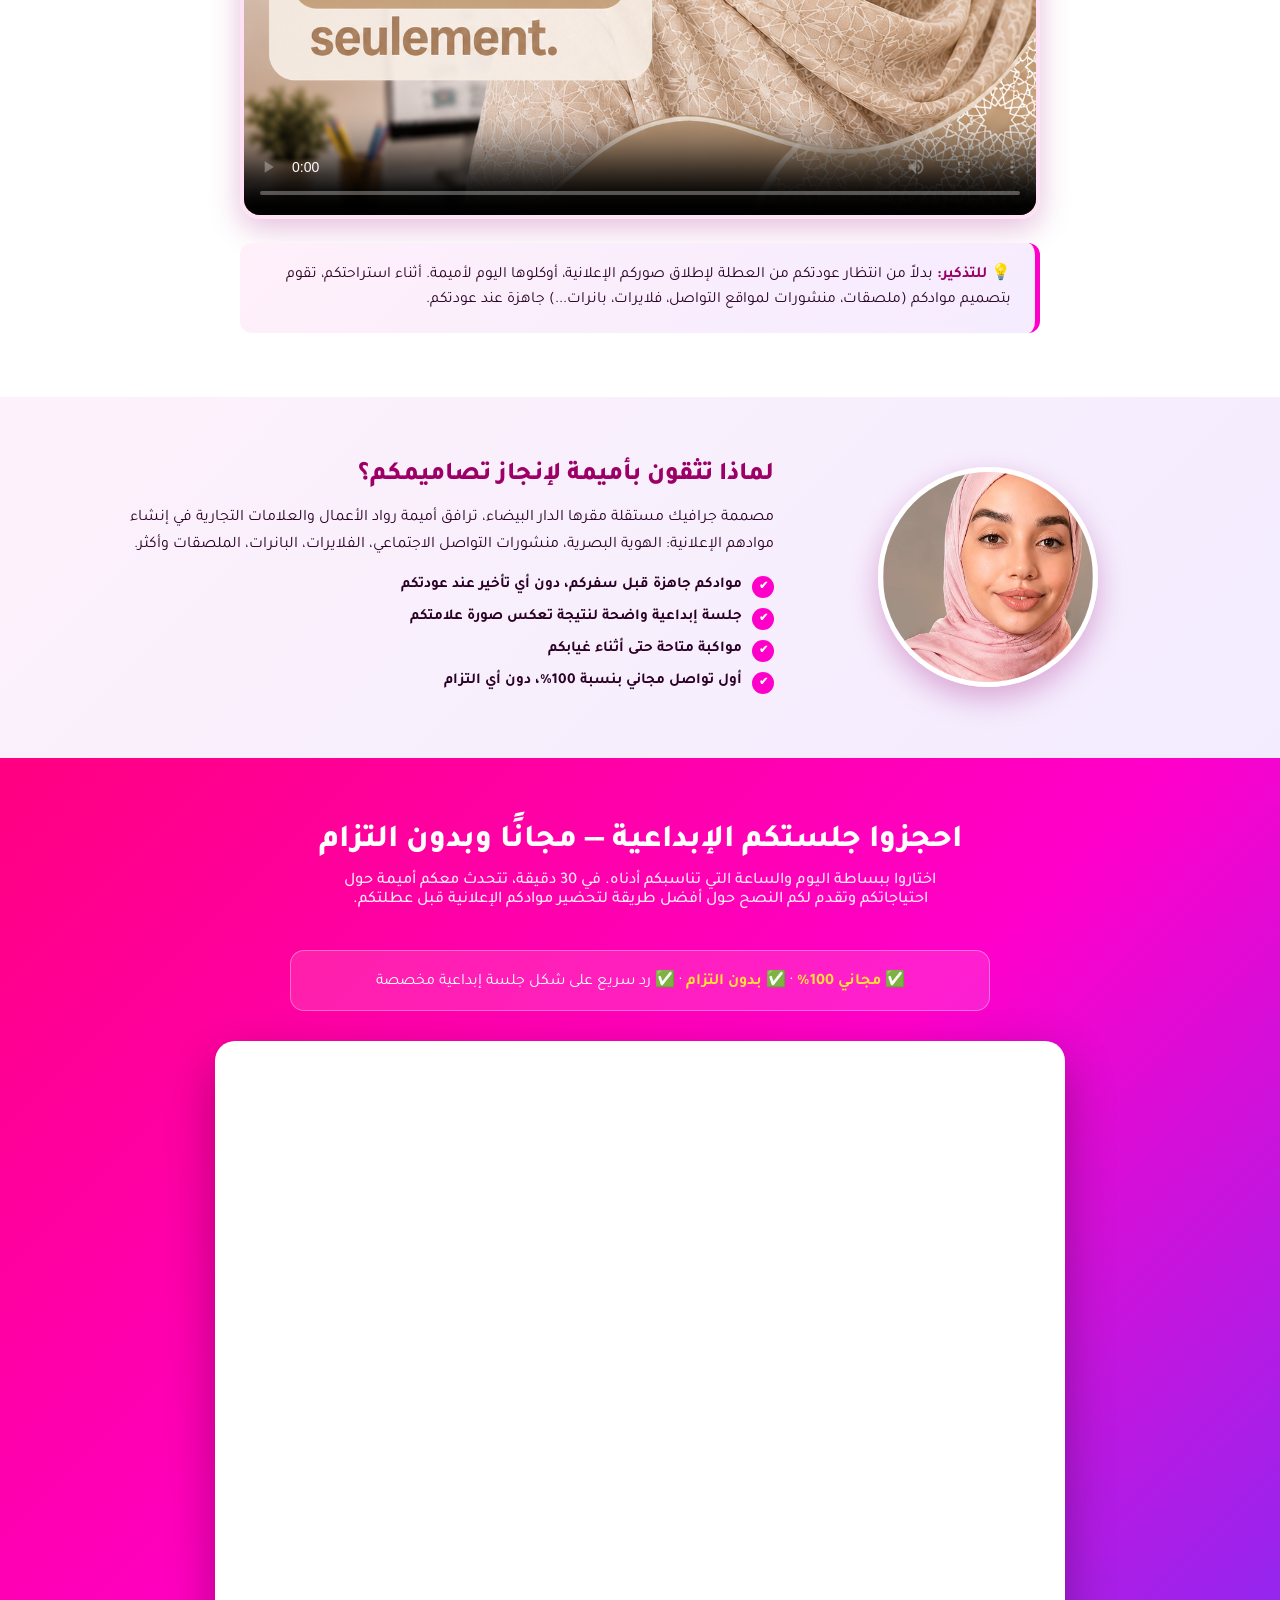
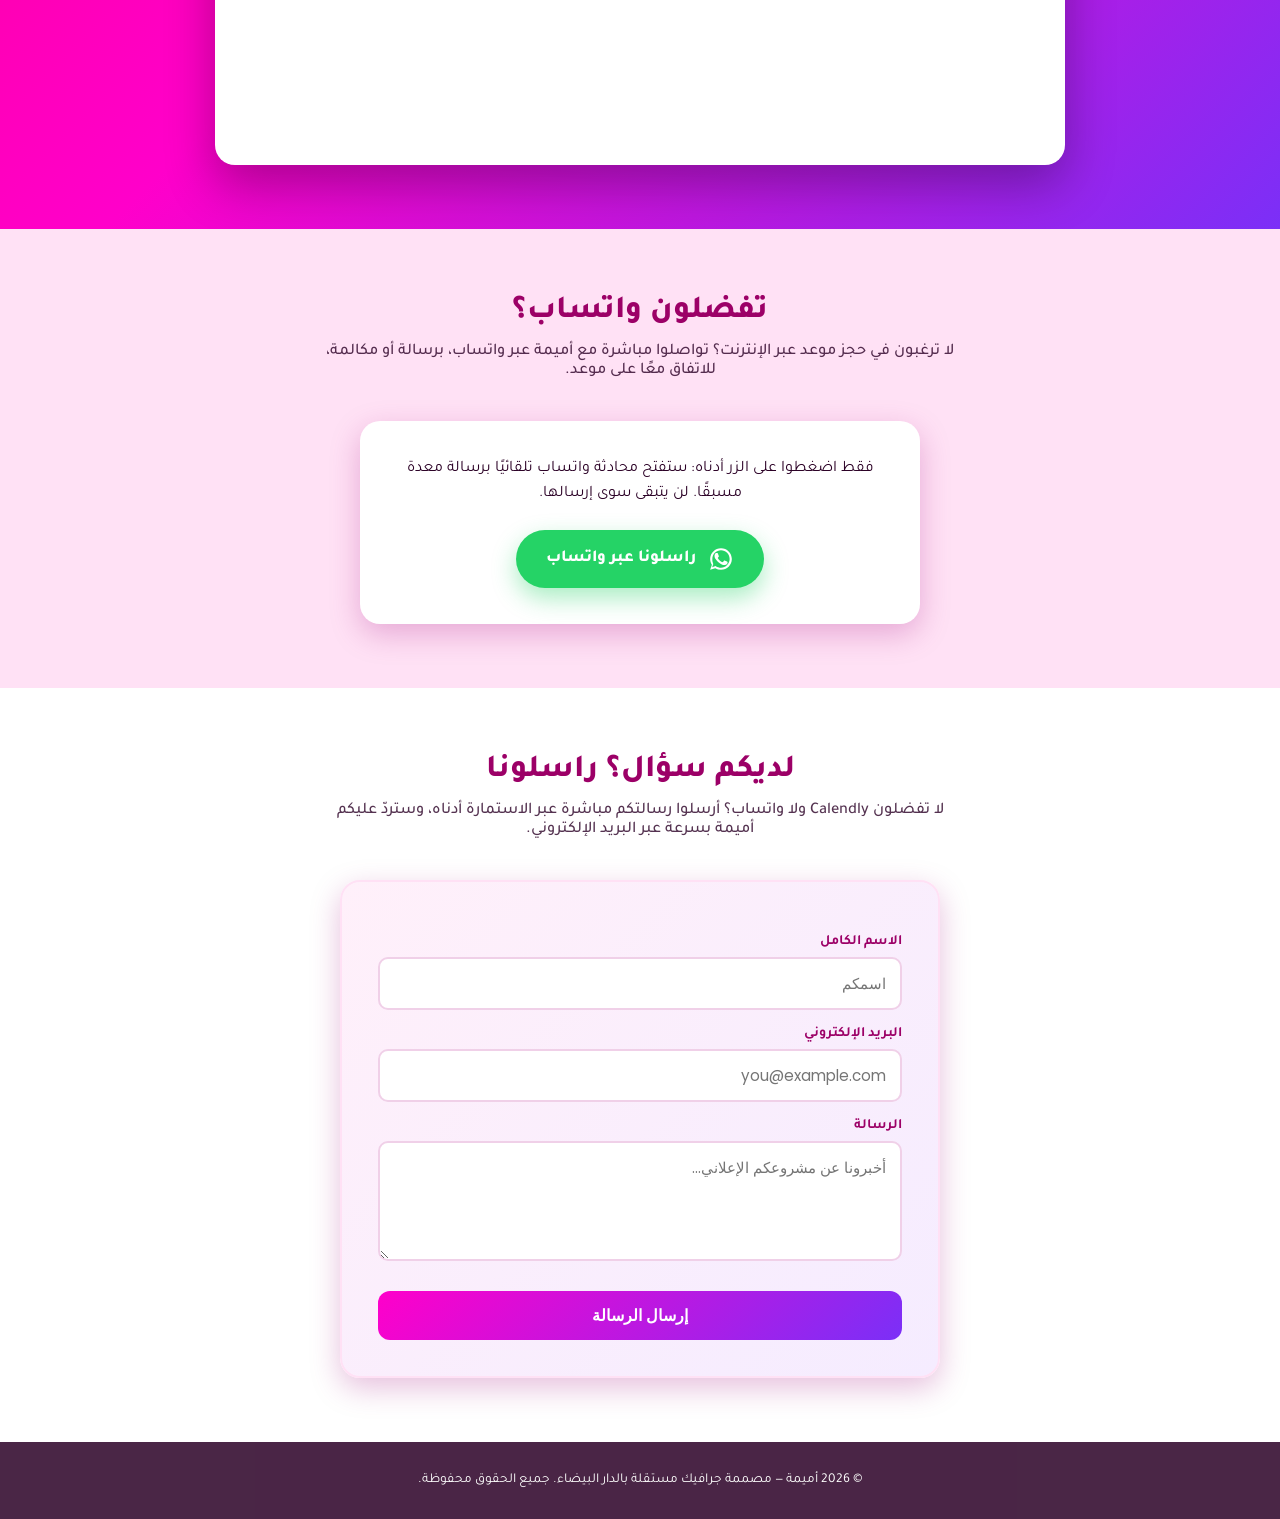
==== commit fc9723f5: "Update ar.html modifs txt" ====
--- a/ar.html
+++ b/ar.html
@@ -3,7 +3,7 @@
 <head>
 <meta charset="UTF-8">
 <meta name="viewport" content="width=device-width, initial-scale=1.0">
-<title>أميمة مصممة جرافيك مستقلة بالدار البيضاء — احجزي جلستك الإبداعية المجانية</title>
+<title>أميمة مصممة جرافيك مستقلة بالدار البيضاء — احجز جلستك الإبداعية المجانية</title>
 <meta name="description" content="أميمة، مصممة جرافيك مستقلة بالدار البيضاء، تتكفل بجميع موادكم الإعلانية قبل عطلتكم. احجزوا جلسة إبداعية مجانية، بدون التزام.">
 <link rel="preconnect" href="https://fonts.googleapis.com">
 <link rel="preconnect" href="https://fonts.gstatic.com" crossorigin>
@@ -40,7 +40,7 @@
   <div class="container hero-inner">
     <div>
       <span class="badge">📍 الدار البيضاء · مصممة جرافيك مستقلة</span>
-      <h1>سافري لقضاء عطلتك بذهنية مرتاحة، <em>صوركم الإعلانية</em> ستكون جاهزة عند عودتكم.</h1>
+      <h1>سافر لقضاء عطلتك بذهنية مرتاحة، <em>صوركم الإعلانية</em> ستكون جاهزة عند عودتكم.</h1>
       <p class="lead">أميمة، سوبروومن الإبداع الجرافيكي، تتكفل بتصميم جميع موادكم الإعلانية أثناء استمتاعكم بعطلتكم. بدون توتر، نتائج احترافية، تسليم في الوقت المحدد.</p>
       <div class="hero-ctas">
         <a href="#rendezvous" class="cta-btn">📅 احجزوا جلسة إبداعية مجانية</a>
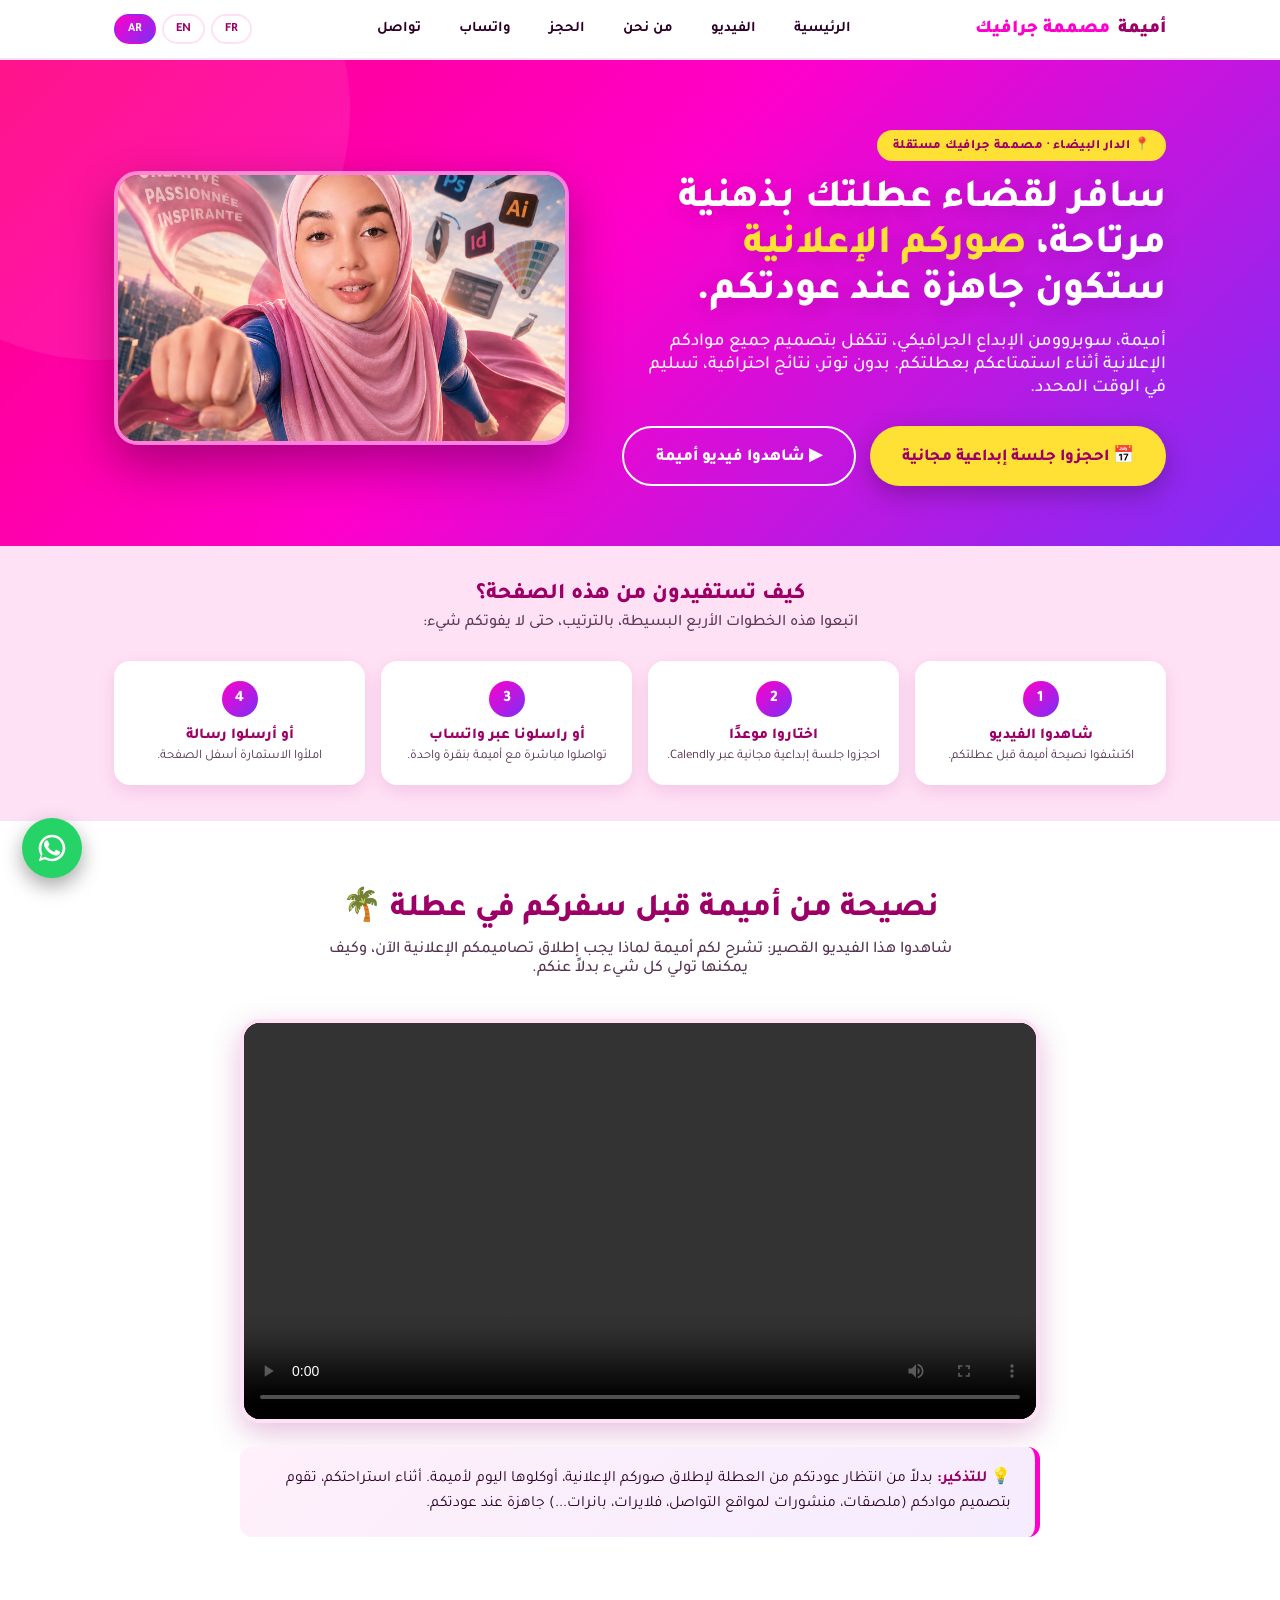
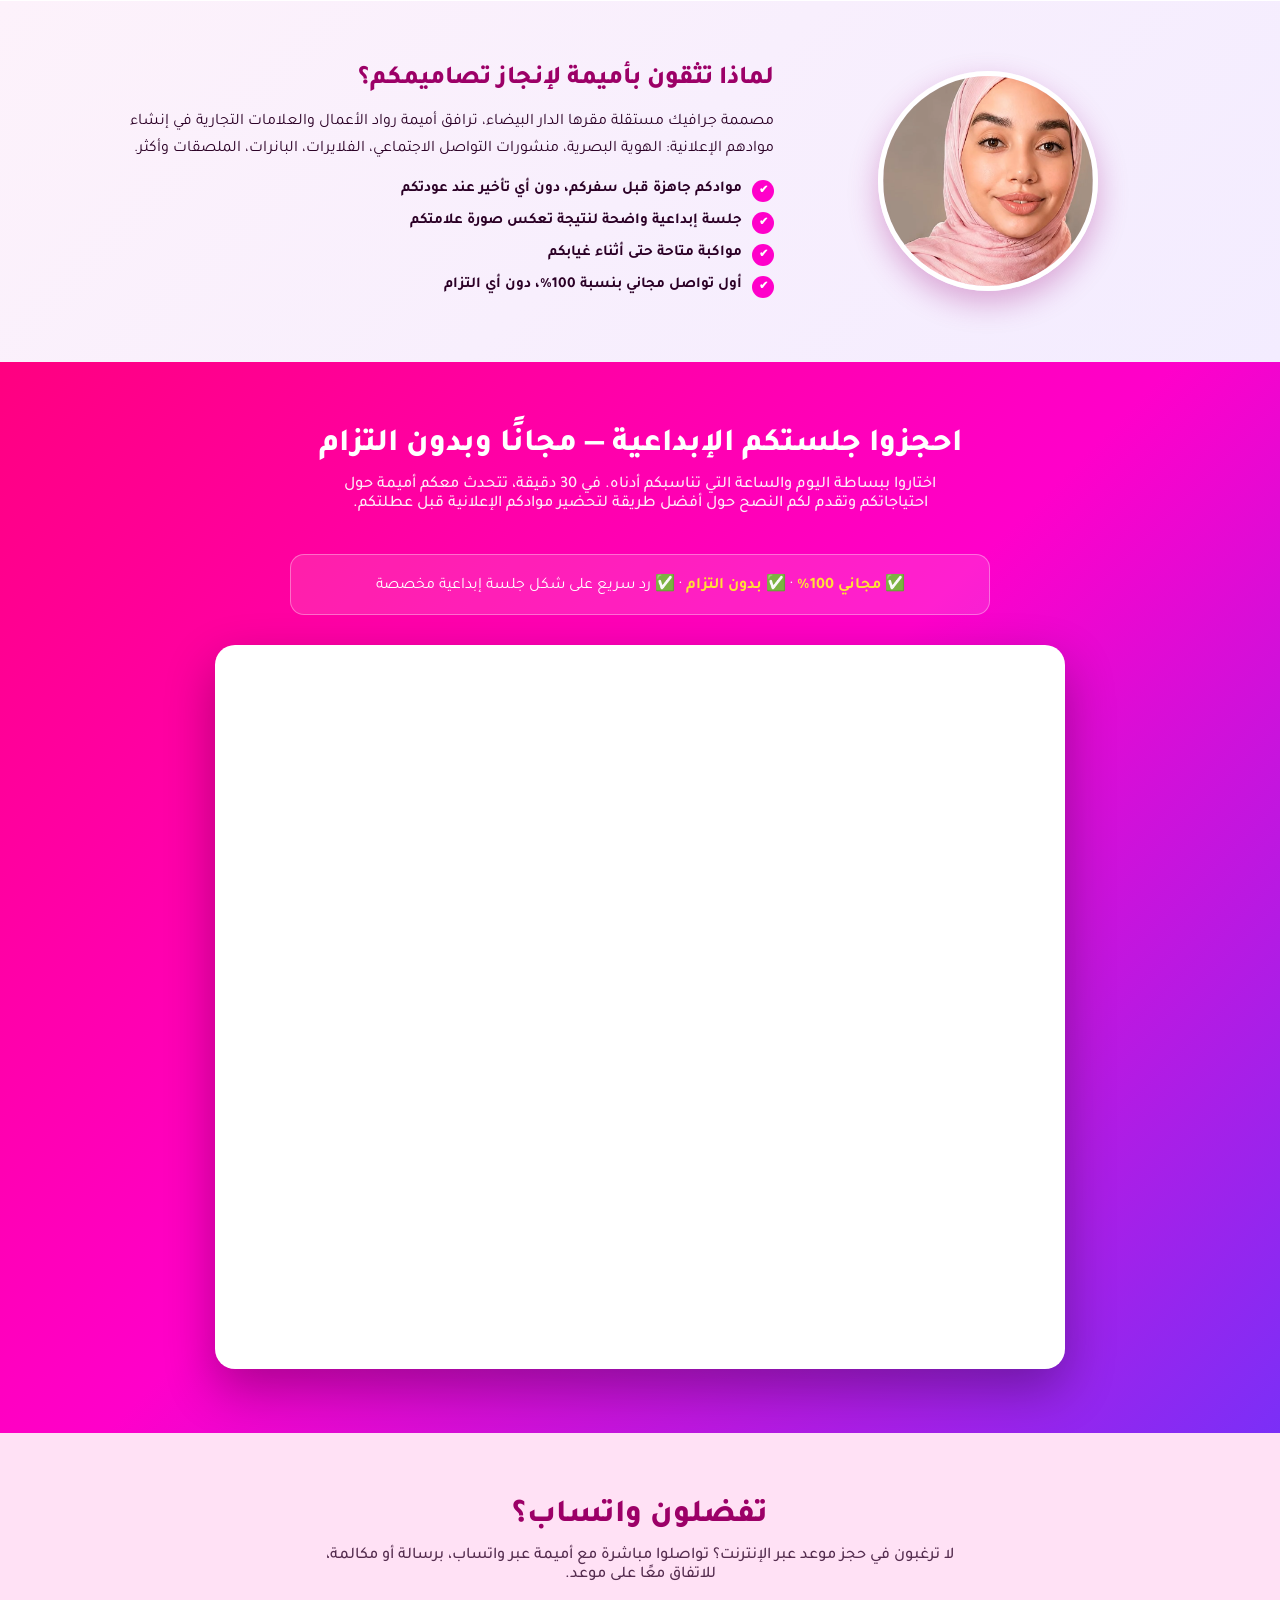
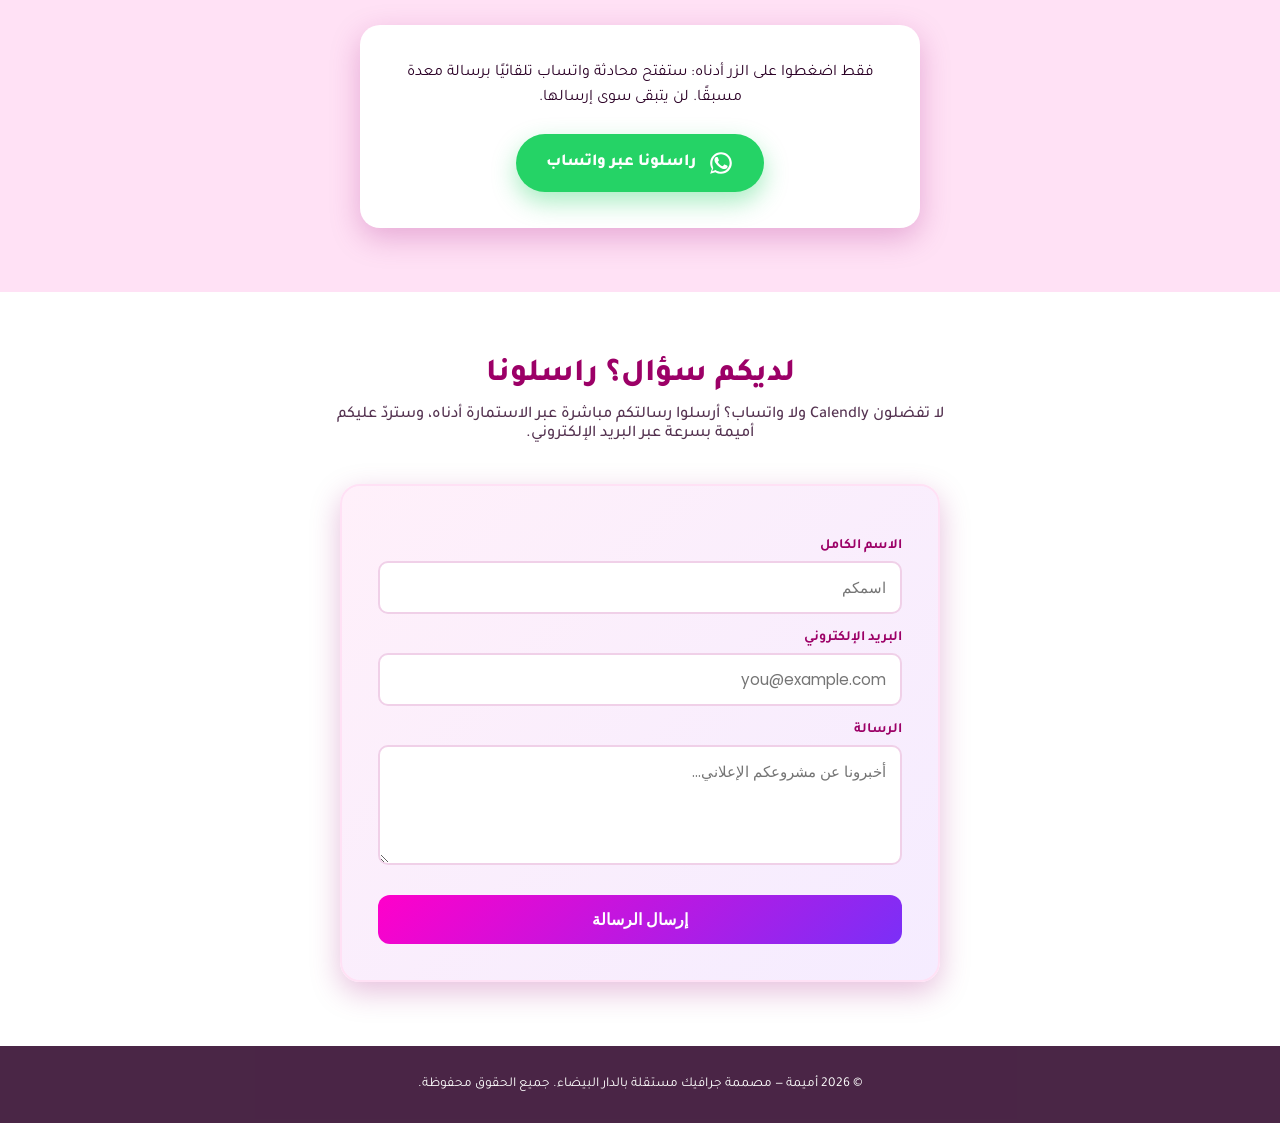
==== commit d58a1cbb: "Add files via upload" ====
--- a/ar.html
+++ b/ar.html
@@ -89,7 +89,7 @@
     <h2 class="section-title">نصيحة من أميمة قبل سفركم في عطلة 🌴</h2>
     <p class="section-sub">شاهدوا هذا الفيديو القصير: تشرح لكم أميمة لماذا يجب إطلاق تصاميمكم الإعلانية الآن، وكيف يمكنها تولي كل شيء بدلاً عنكم.</p>
     <div class="video-wrap">
-      <video controls preload="metadata" poster="ads%20ouma1.png">
+      <video controls preload="metadata">
         <source src="video2%20oumaima%20infographiste%20freelance%20casablanca%20OK%20DEF%202026.mp4" type="video/mp4">
         متصفحكم لا يدعم تشغيل الفيديو.
       </video>
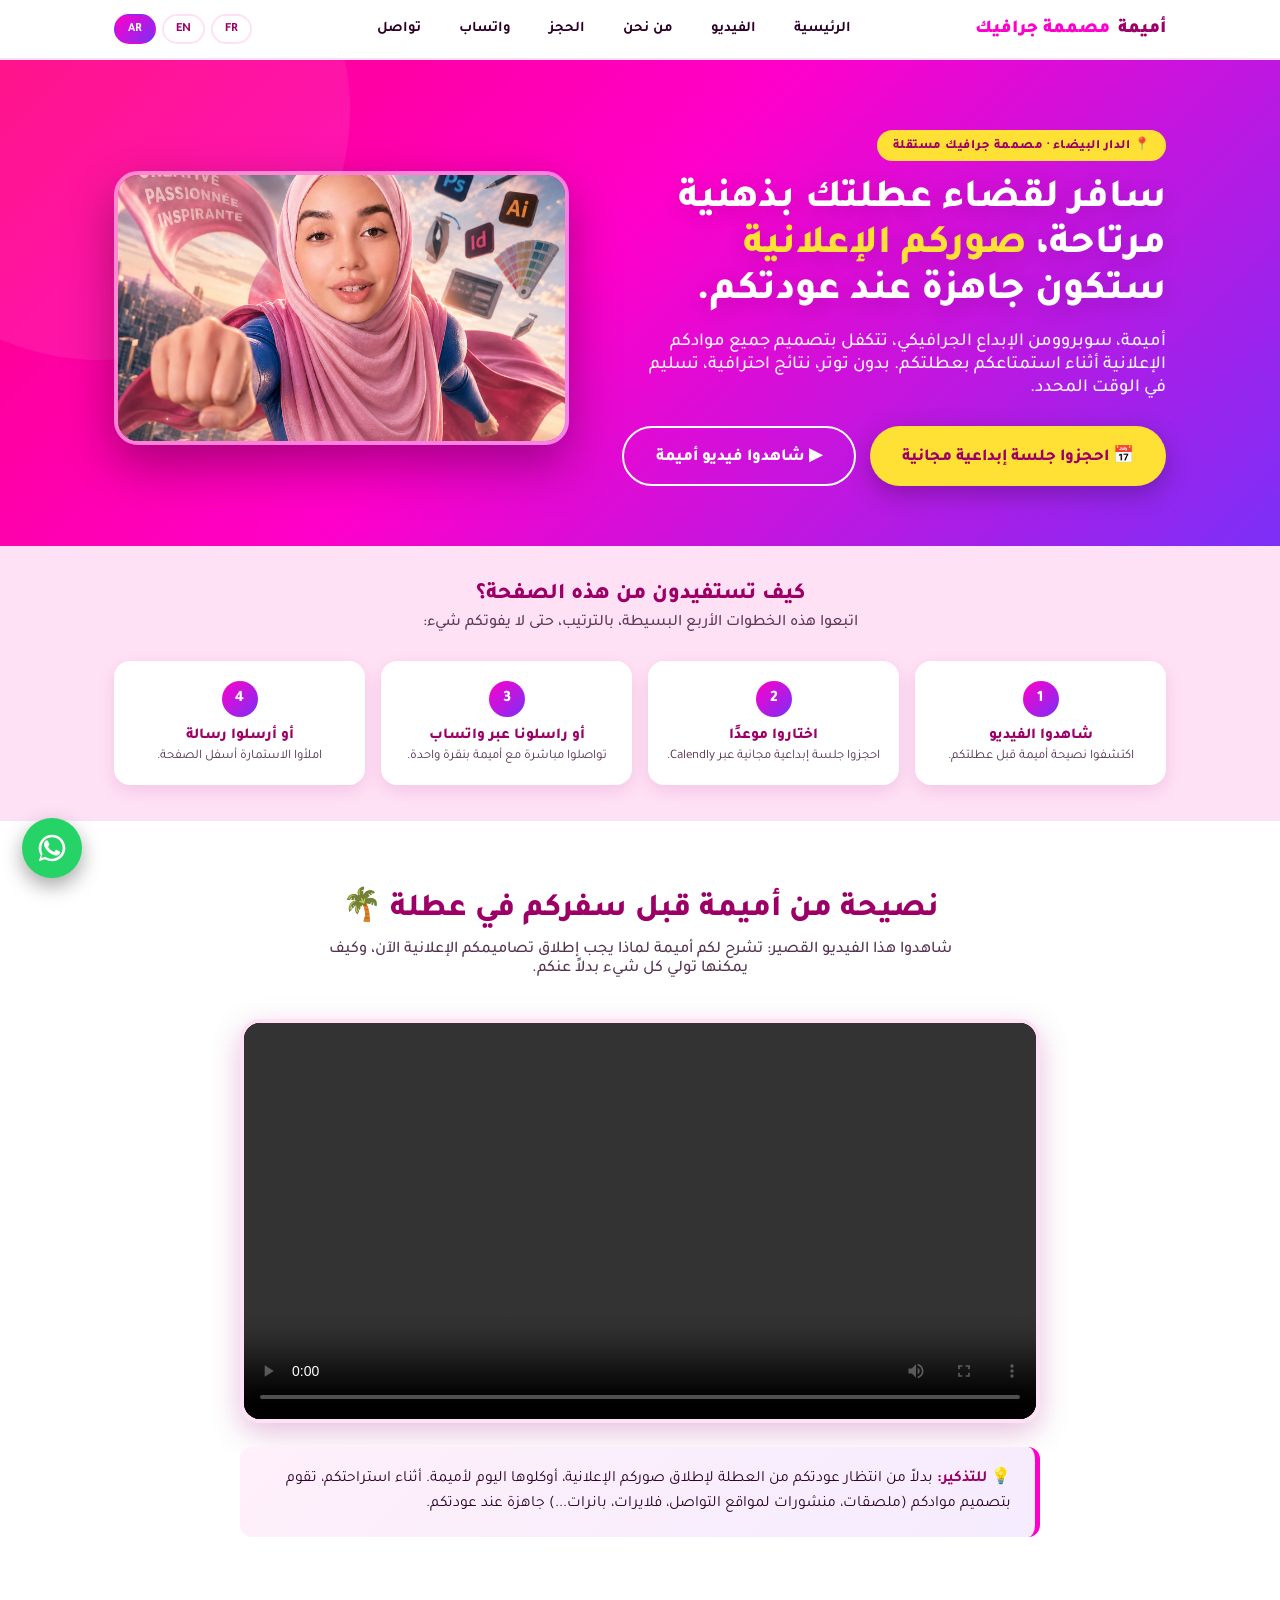
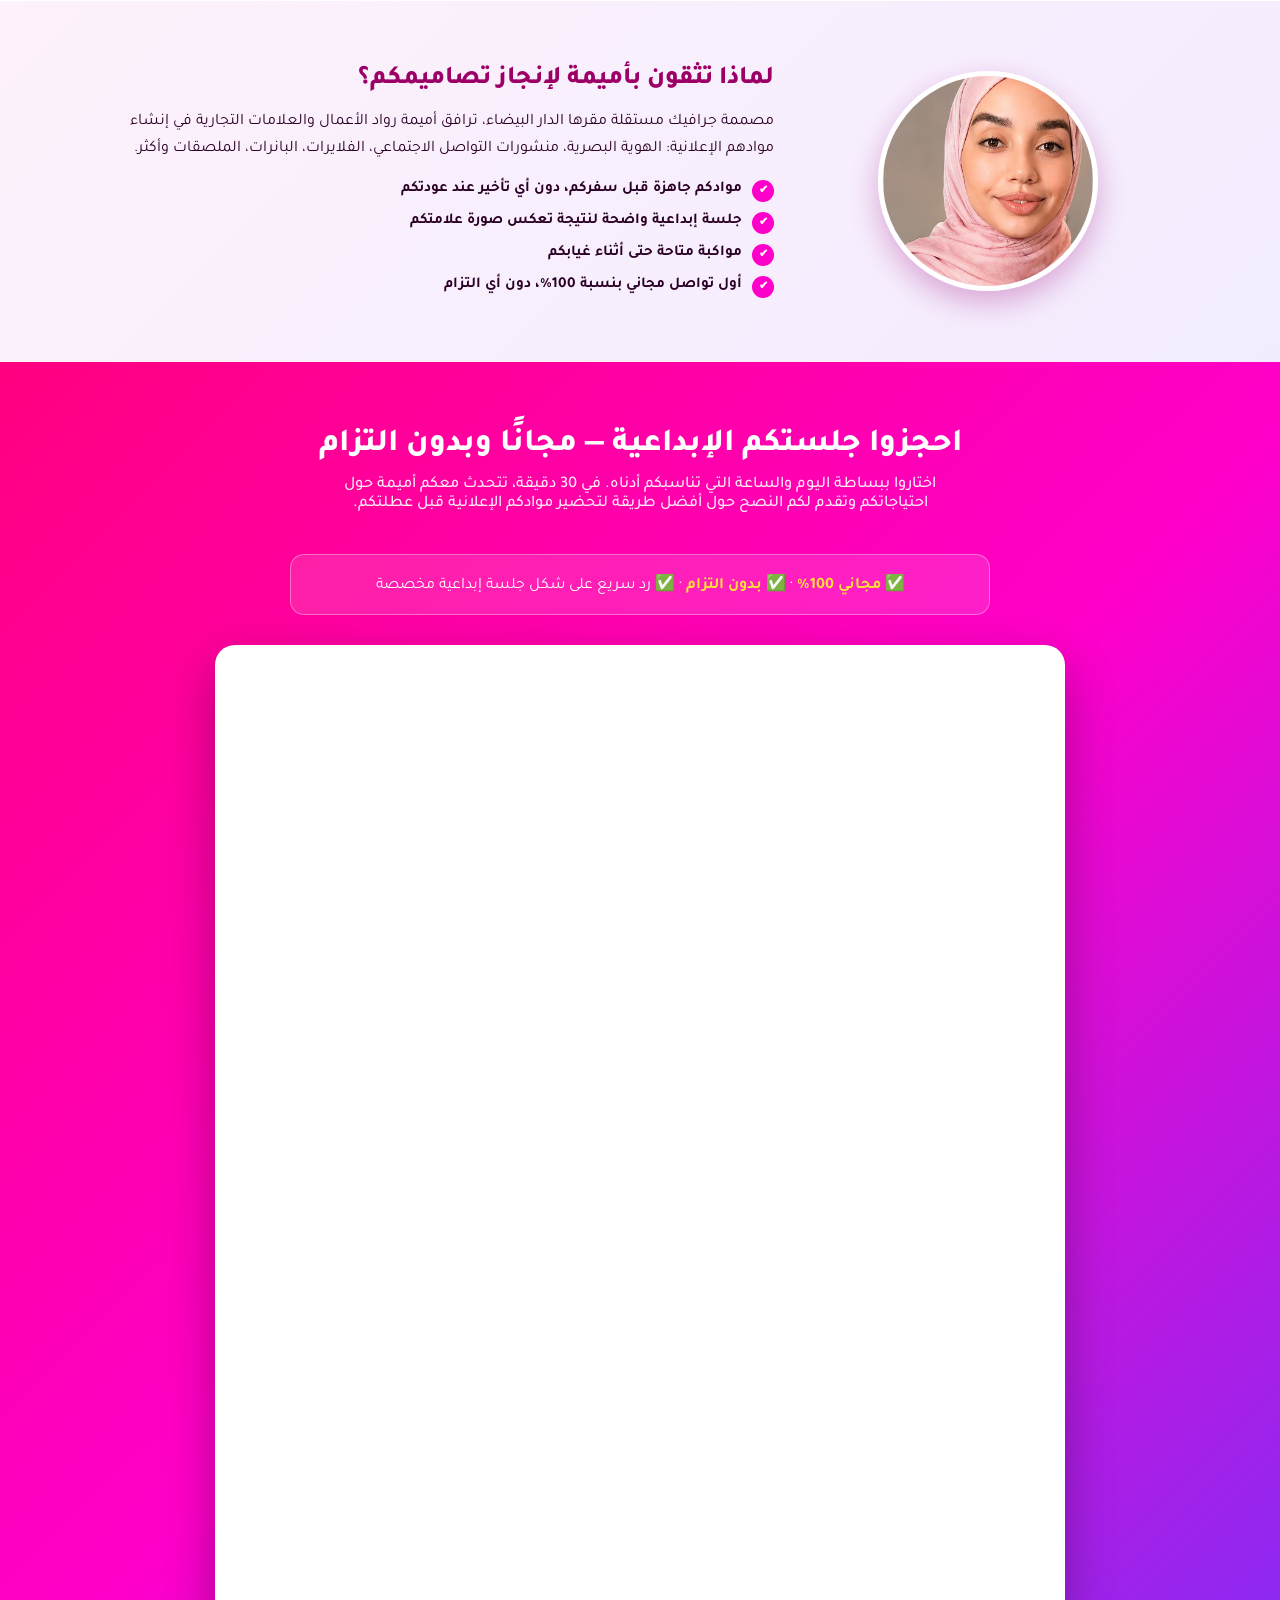
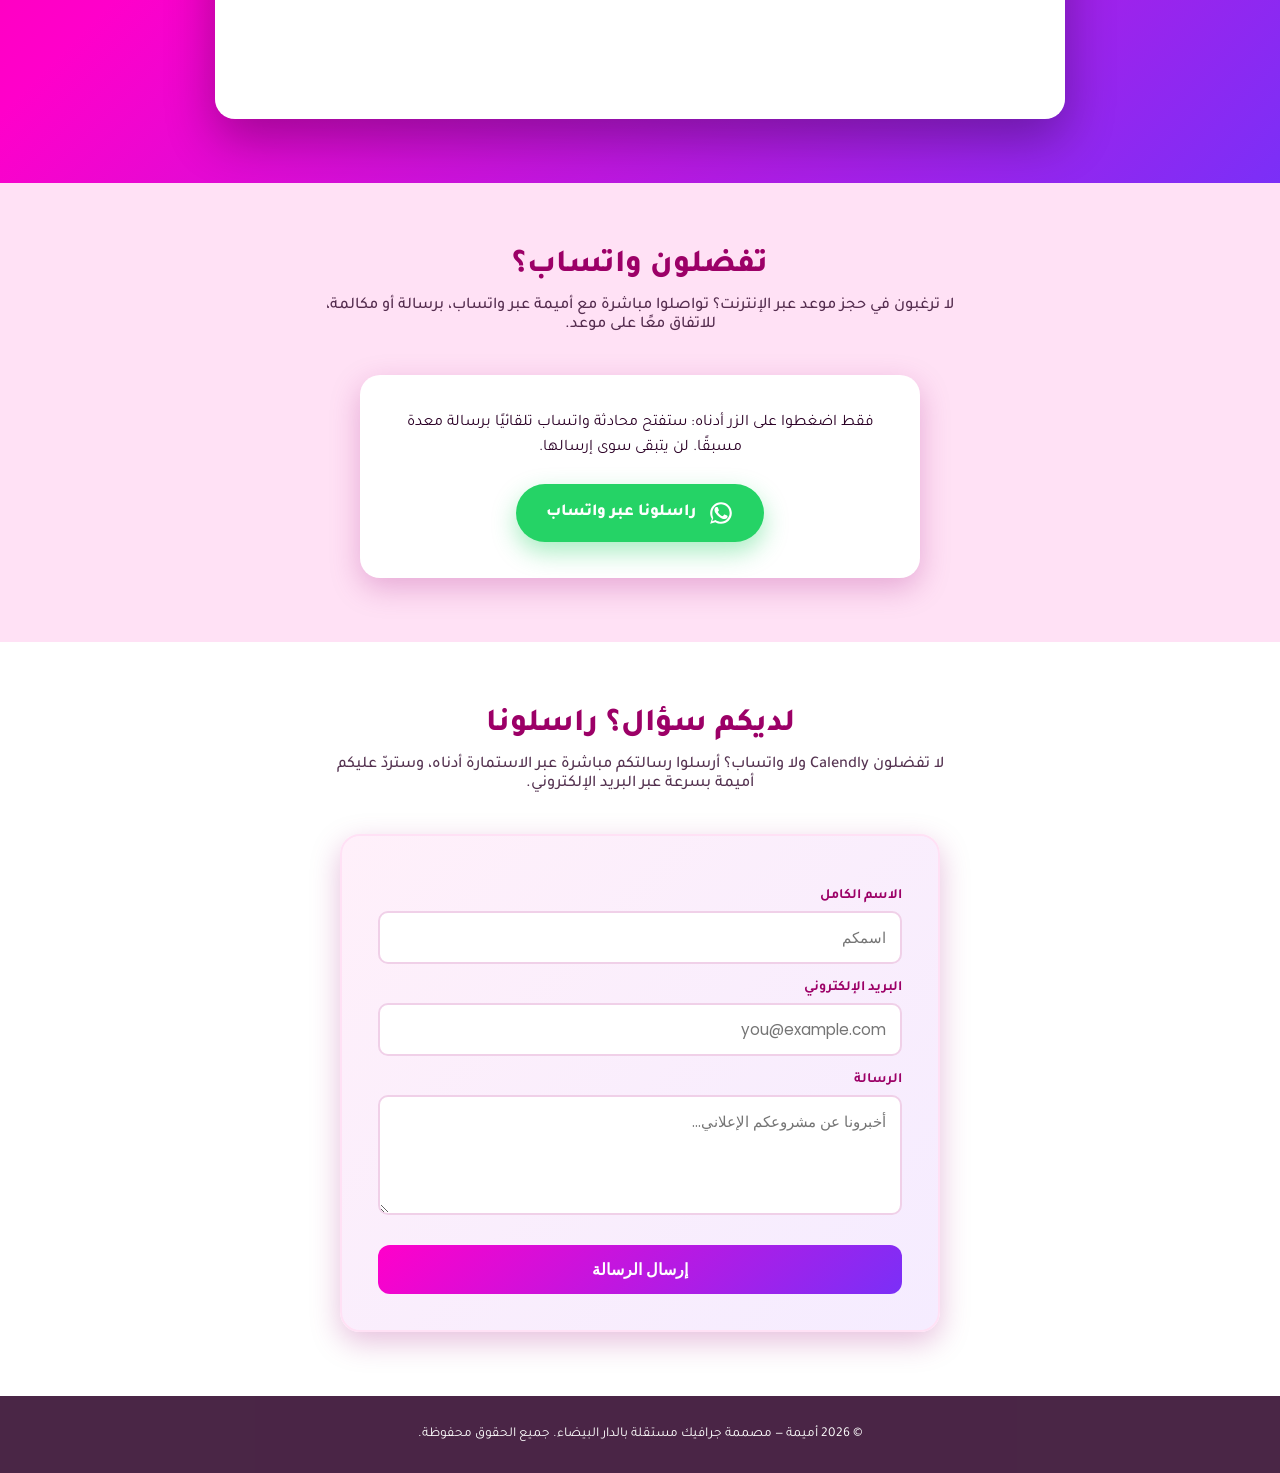
==== commit c08ab74b: "Add files via upload" ====
--- a/ar.html
+++ b/ar.html
@@ -127,7 +127,7 @@
     </div>
     <div class="calendly-frame-wrap">
       <!-- Début de widget en ligne Calendly -->
-      <div class="calendly-inline-widget" data-url="https://calendly.com/oumaimainfographista/30min?hide_event_type_details=1&hide_gdpr_banner=1&primary_color=ff00ca" style="min-width:320px;height:700px;"></div>
+      <div class="calendly-inline-widget" data-url="https://calendly.com/oumaimainfographista/30min?hide_event_type_details=1&hide_gdpr_banner=1" style="min-width:320px;height:1050px;"></div>
       <script type="text/javascript" src="https://assets.calendly.com/assets/external/widget.js" async></script>
       <!-- Fin de widget en ligne Calendly -->
     </div>
